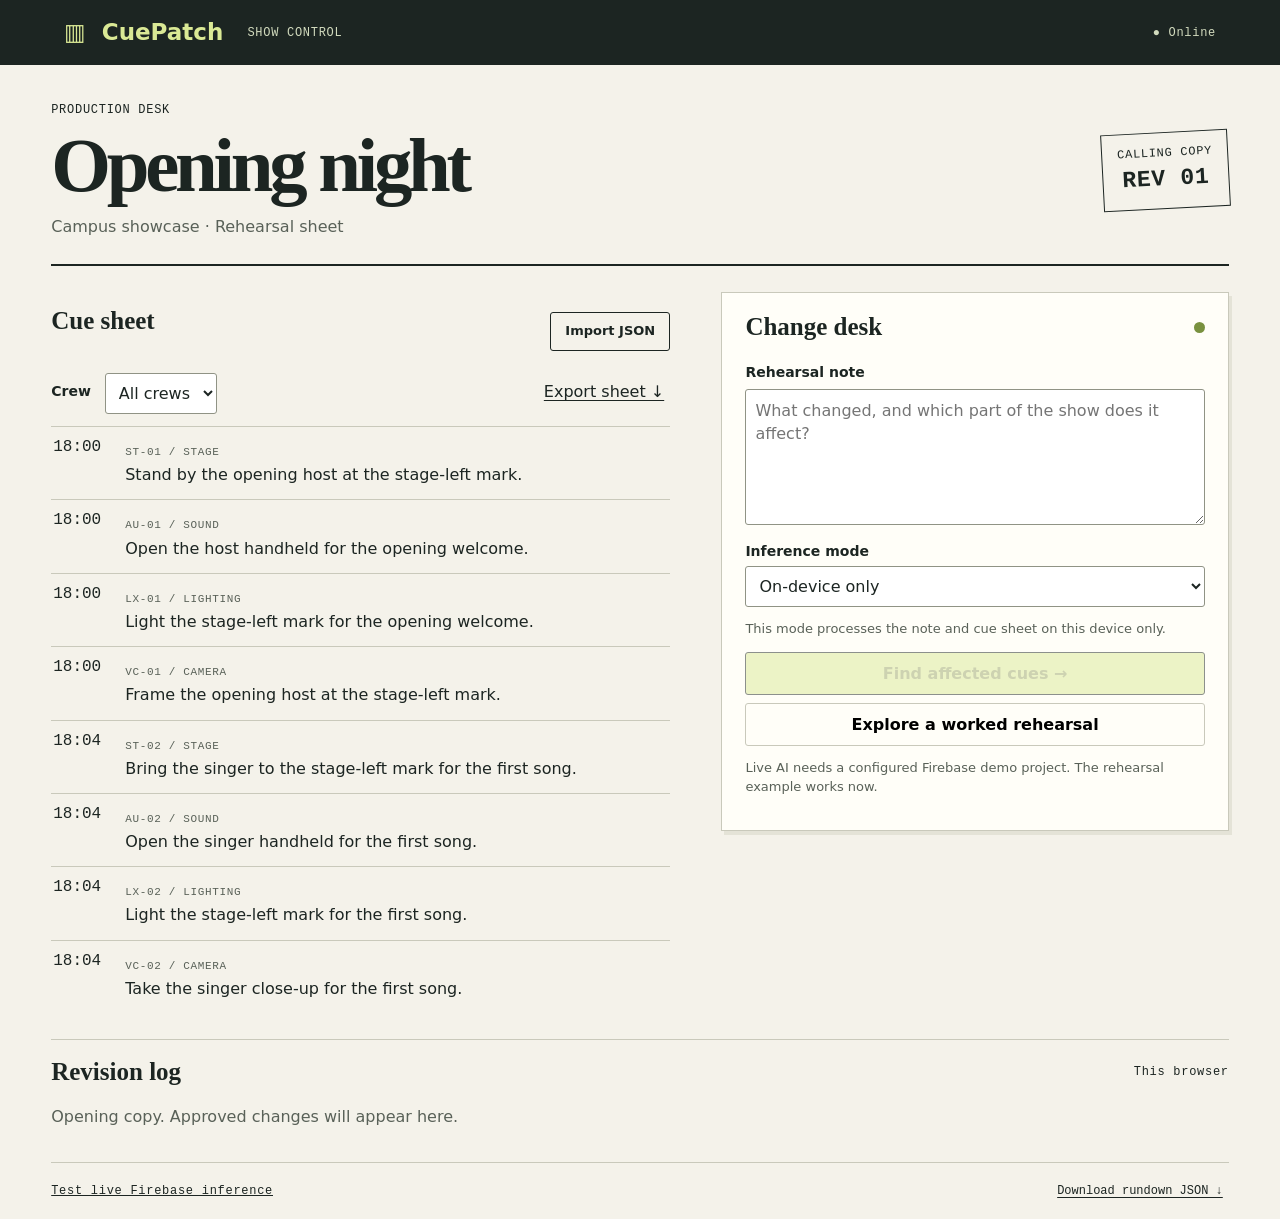
==== web/index.html @ 22584b98 "Build CuePatch live rehearsal revision desk" ====
<!DOCTYPE html><html lang="en"><head><meta charset="utf-8"><meta name="viewport" content="width=device-width,initial-scale=1"><meta name="theme-color" content="#1c2522"><title>CuePatch · Show desk</title><link rel="stylesheet" href="style.css"></head><body>
<header><a href="#" class="brand">▥ &nbsp;CuePatch</a><span>SHOW CONTROL</span><span id="network"></span></header>
<main>
<section class="mast"><div><div class="eyebrow">Production desk</div><h1 id="title">Opening night</h1><p id="sub">Campus showcase · Rehearsal sheet</p></div><div class="revision"><small>CALLING COPY</small><strong id="rev">REV 01</strong></div></section>
<div class="desk"><section class="sheet"><div class="bar"><h2>Cue sheet</h2><label class="import">Import JSON<input type="file" id="file" accept=".json,application/json"></label></div>
<div class="filters"><label for="crew">Crew</label><select id="crew"></select><button id="export" class="link">Export sheet ↓</button></div><div id="rundown"></div></section>
<section class="change"><div class="bar"><h2>Change desk</h2><span class="lamp" aria-hidden="true"></span></div>
<label for="note">Rehearsal note</label><textarea id="note" maxlength="1500" rows="5" placeholder="What changed, and which part of the show does it affect?"></textarea>
<label for="mode">Inference mode</label><select id="mode"><option value="private">On-device only</option><option value="hybrid">On-device with cloud fallback</option></select>
<p id="privacy"></p><button id="analyse" class="primary">Find affected cues →</button>
<button id="example" class="example">Explore a worked rehearsal</button>
<p id="status" role="status" aria-live="polite"></p><div id="review"></div></section></div>
<section class="history"><div class="bar"><h2>Revision log</h2><span id="session">This browser</span></div><div id="log"></div></section>
<footer><a href="checks.html">Test live Firebase inference</a><button id="download" class="link">Download rundown JSON ↓</button></footer></main>
<script src="config.js"></script><script src="core.js"></script><script src="ai.js"></script><script src="app.js"></script></body></html>
---- web/style.css ----
:root{color-scheme:light;--ink:#1c2522;--paper:#f4f2ea;--line:#c9c9bb;--acid:#dae995;--muted:#596158}*{box-sizing:border-box}body{margin:0;color:var(--ink);background:var(--paper);font:16px/1.45 "DM Sans",system-ui,sans-serif}header{background:var(--ink);color:white;padding:16px max(5vw,20px);display:flex;align-items:center;gap:24px}header span,.eyebrow,.revision,small,.cue-meta,#session,.tag,footer{font:12px/1.5 "IBM Plex Mono",ui-monospace,monospace;letter-spacing:.06em}header span{color:#d1dabd}#network{margin-left:auto}.brand{font-weight:800;color:var(--acid);font-size:23px;text-decoration:none}main{width:min(1280px,92%);margin:auto}.mast,.bar,.filters,footer{display:flex;align-items:center;justify-content:space-between;gap:14px}.mast{padding:36px 0 26px;border-bottom:2px solid var(--ink)}h1{font:600 clamp(42px,6vw,82px)/1.05 Georgia,serif;letter-spacing:-.055em;margin:7px 0}h2{font:600 25px/1.15 Georgia,serif;margin:0}.mast p{margin:8px 0 0;color:var(--muted)}.eyebrow{text-transform:uppercase}.revision{border:1px solid var(--ink);padding:11px 15px;text-align:center;transform:rotate(-3deg)}.revision strong{display:block;font-size:23px}.desk{display:grid;grid-template-columns:1.22fr 1fr;gap:clamp(16px,4vw,54px);padding:26px 0}.bar{margin-bottom:18px}.change{padding:20px 23px;background:#fffef8;border:1px solid var(--line);align-self:start;box-shadow:3px 4px 0 #e4e3d7}.lamp{border-radius:50%;width:11px;height:11px;background:#79913f}.cue{display:grid;grid-template-columns:64px 1fr;gap:8px;border-top:1px solid var(--line);padding:11px 2px}.cue.changed{border-left:3px solid #798f34;padding-left:8px}.cue time{font:16px ui-monospace,monospace}.cue p{margin:2px 0}.cue-meta{font-size:11px;color:var(--muted);text-transform:uppercase}.filters{justify-content:flex-start;margin:0 0 12px}.filters select{width:auto}.filters .link{margin-left:auto}label{font-size:14px;font-weight:650}input,textarea,select,button{font:inherit}textarea,select{display:block;width:100%;background:white;color:var(--ink);border:1px solid #909385;border-radius:3px;padding:9px}textarea{resize:vertical;margin:6px 0 14px}select{margin-top:4px}button,.import{cursor:pointer}button:focus-visible,.import:focus-within,select:focus-visible,textarea:focus-visible{outline:3px solid #4e6fba;outline-offset:2px}button:disabled{opacity:.5;cursor:wait}.primary,.example,.import{padding:9px 14px;border:1px solid var(--ink);border-radius:3px;font-weight:650}.primary{background:var(--acid);width:100%}.example{width:100%;margin-top:8px;background:transparent;border-color:var(--line)}.import{position:relative;font-size:13px}.import input{opacity:0;position:absolute;inset:0;width:100%;cursor:pointer}.link{border:0;background:none;text-decoration:underline;text-underline-offset:3px;color:var(--ink)}#privacy,#status,.hint{font-size:13px;color:var(--muted)}.patch{display:block;border-top:1px solid var(--line);margin:12px 0;padding-top:10px}.patch del,.patch ins,.patch q{display:block;margin:4px 0;font-weight:400}.patch del{color:#83584a}.patch ins{color:#36582a;text-decoration:none}.patch q{font-size:12px;color:var(--muted)}.history,footer{border-top:1px solid var(--line);padding:18px 0}.logrow{padding:6px 0}.tag{background:var(--acid);padding:2px 6px}.history p{color:var(--muted)}@media(max-width:760px){.desk{grid-template-columns:1fr}.change{grid-row:1}.mast{padding:22px 0}header span:nth-child(2){display:none}.revision{padding:6px}.revision small{font-size:9px}.filters{flex-wrap:wrap}header{gap:8px}}
footer a{color:var(--ink)}.sheet h2+label{display:block;margin-top:20px}.change .logrow{border-top:1px solid var(--line)}.logrow h3{margin-bottom:2px}.logrow p{margin:5px 0}
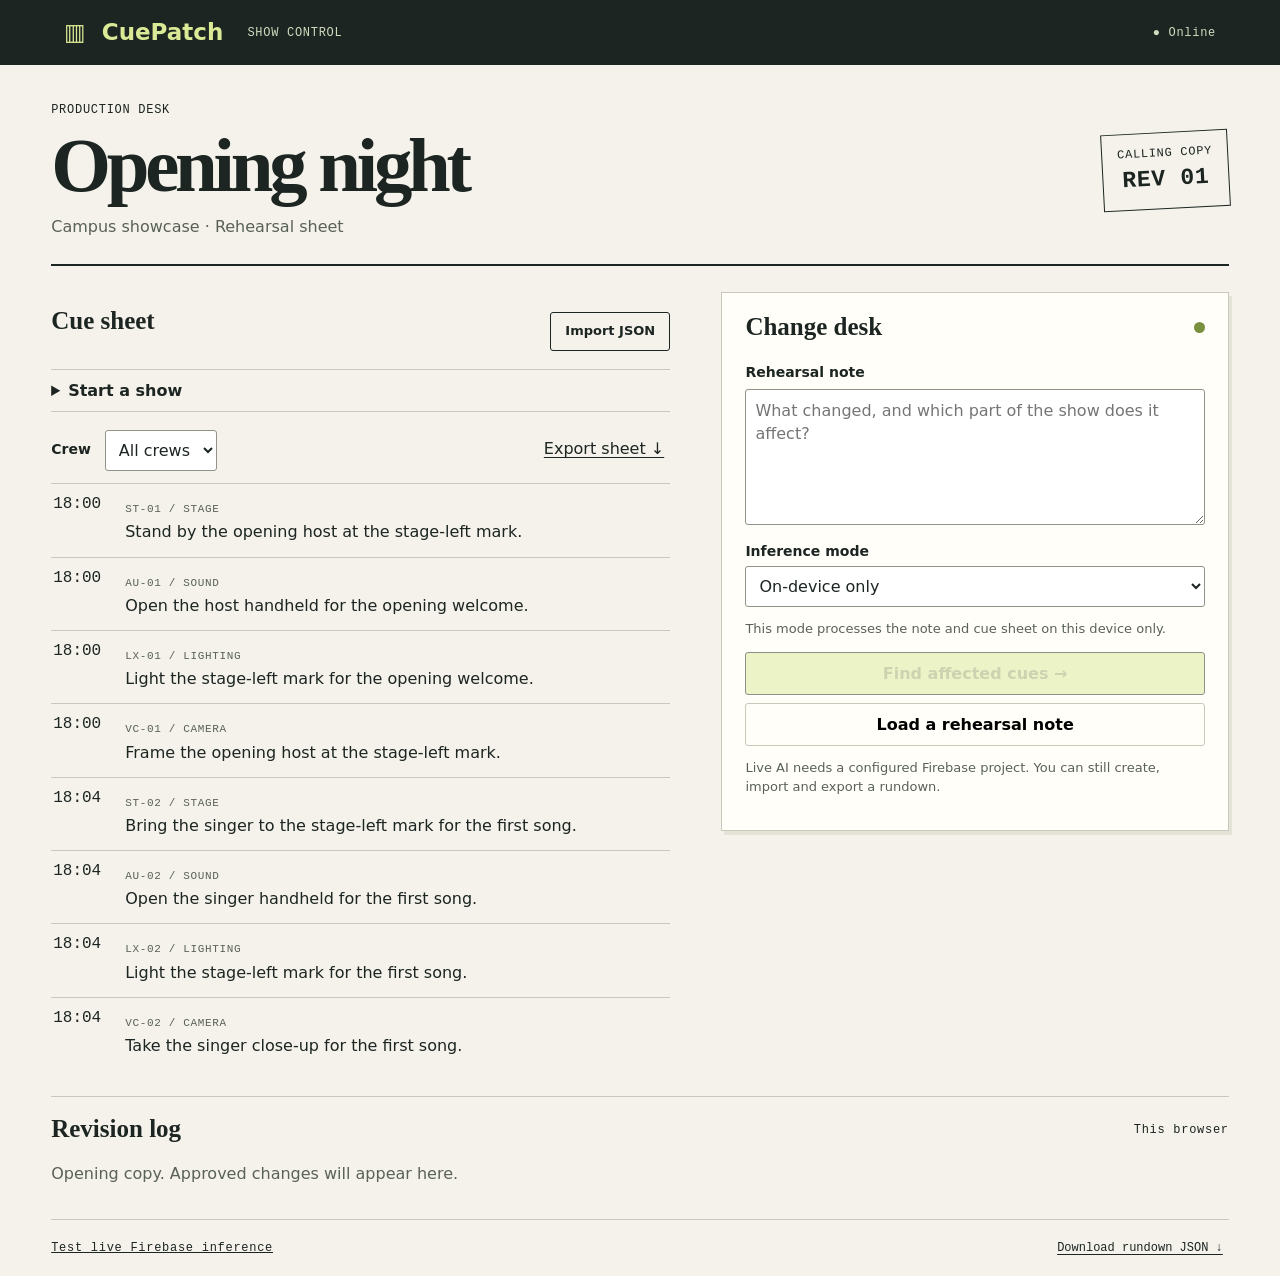
==== commit 374273e5: "Ship a live Firebase show desk with custom rundowns, review and crew copies" ====
--- a/web/index.html
+++ b/web/index.html
@@ -3,12 +3,17 @@
 <main>
 <section class="mast"><div><div class="eyebrow">Production desk</div><h1 id="title">Opening night</h1><p id="sub">Campus showcase · Rehearsal sheet</p></div><div class="revision"><small>CALLING COPY</small><strong id="rev">REV 01</strong></div></section>
 <div class="desk"><section class="sheet"><div class="bar"><h2>Cue sheet</h2><label class="import">Import JSON<input type="file" id="file" accept=".json,application/json"></label></div>
-<div class="filters"><label for="crew">Crew</label><select id="crew"></select><button id="export" class="link">Export sheet ↓</button></div><div id="rundown"></div></section>
+<details id="new-show"><summary>Start a show</summary><form id="show-form">
+<label for="show-name">Show name</label><input id="show-name" required maxlength="60" placeholder="e.g. Campus arts evening">
+<label for="show-cues">Cue list</label><p class="hint" id="format">Paste four columns from a spreadsheet or type one cue per line. Separate the ID, time, crew and instruction with tabs or vertical bars.</p>
+<textarea id="show-cues" required rows="4" aria-describedby="format" placeholder="CAM-1 | 18:00 | Camera | Frame the host at the lectern."></textarea>
+<button class="primary" id="create-show">Create rundown</button><p id="form-error" role="status"></p></form></details>
+<div class="filters"><label for="crew">Crew</label><select id="crew"></select><button id="export" class="link">Export sheet ↓</button></div><section id="calling-copy" hidden aria-label="Crew calling copy"><h3>Calling copy</h3><pre id="copy-text"></pre><button type="button" id="save-sheet" class="link">Download text file ↓</button><button type="button" id="close-copy" class="link">Close copy</button></section><div id="rundown"></div></section>
 <section class="change"><div class="bar"><h2>Change desk</h2><span class="lamp" aria-hidden="true"></span></div>
 <label for="note">Rehearsal note</label><textarea id="note" maxlength="1500" rows="5" placeholder="What changed, and which part of the show does it affect?"></textarea>
 <label for="mode">Inference mode</label><select id="mode"><option value="private">On-device only</option><option value="hybrid">On-device with cloud fallback</option></select>
 <p id="privacy"></p><button id="analyse" class="primary">Find affected cues →</button>
-<button id="example" class="example">Explore a worked rehearsal</button>
+<button id="example" class="example">Load a rehearsal note</button>
 <p id="status" role="status" aria-live="polite"></p><div id="review"></div></section></div>
 <section class="history"><div class="bar"><h2>Revision log</h2><span id="session">This browser</span></div><div id="log"></div></section>
 <footer><a href="checks.html">Test live Firebase inference</a><button id="download" class="link">Download rundown JSON ↓</button></footer></main>
--- a/web/style.css
+++ b/web/style.css
@@ -1,2 +1,4 @@
 :root{color-scheme:light;--ink:#1c2522;--paper:#f4f2ea;--line:#c9c9bb;--acid:#dae995;--muted:#596158}*{box-sizing:border-box}body{margin:0;color:var(--ink);background:var(--paper);font:16px/1.45 "DM Sans",system-ui,sans-serif}header{background:var(--ink);color:white;padding:16px max(5vw,20px);display:flex;align-items:center;gap:24px}header span,.eyebrow,.revision,small,.cue-meta,#session,.tag,footer{font:12px/1.5 "IBM Plex Mono",ui-monospace,monospace;letter-spacing:.06em}header span{color:#d1dabd}#network{margin-left:auto}.brand{font-weight:800;color:var(--acid);font-size:23px;text-decoration:none}main{width:min(1280px,92%);margin:auto}.mast,.bar,.filters,footer{display:flex;align-items:center;justify-content:space-between;gap:14px}.mast{padding:36px 0 26px;border-bottom:2px solid var(--ink)}h1{font:600 clamp(42px,6vw,82px)/1.05 Georgia,serif;letter-spacing:-.055em;margin:7px 0}h2{font:600 25px/1.15 Georgia,serif;margin:0}.mast p{margin:8px 0 0;color:var(--muted)}.eyebrow{text-transform:uppercase}.revision{border:1px solid var(--ink);padding:11px 15px;text-align:center;transform:rotate(-3deg)}.revision strong{display:block;font-size:23px}.desk{display:grid;grid-template-columns:1.22fr 1fr;gap:clamp(16px,4vw,54px);padding:26px 0}.bar{margin-bottom:18px}.change{padding:20px 23px;background:#fffef8;border:1px solid var(--line);align-self:start;box-shadow:3px 4px 0 #e4e3d7}.lamp{border-radius:50%;width:11px;height:11px;background:#79913f}.cue{display:grid;grid-template-columns:64px 1fr;gap:8px;border-top:1px solid var(--line);padding:11px 2px}.cue.changed{border-left:3px solid #798f34;padding-left:8px}.cue time{font:16px ui-monospace,monospace}.cue p{margin:2px 0}.cue-meta{font-size:11px;color:var(--muted);text-transform:uppercase}.filters{justify-content:flex-start;margin:0 0 12px}.filters select{width:auto}.filters .link{margin-left:auto}label{font-size:14px;font-weight:650}input,textarea,select,button{font:inherit}textarea,select{display:block;width:100%;background:white;color:var(--ink);border:1px solid #909385;border-radius:3px;padding:9px}textarea{resize:vertical;margin:6px 0 14px}select{margin-top:4px}button,.import{cursor:pointer}button:focus-visible,.import:focus-within,select:focus-visible,textarea:focus-visible{outline:3px solid #4e6fba;outline-offset:2px}button:disabled{opacity:.5;cursor:wait}.primary,.example,.import{padding:9px 14px;border:1px solid var(--ink);border-radius:3px;font-weight:650}.primary{background:var(--acid);width:100%}.example{width:100%;margin-top:8px;background:transparent;border-color:var(--line)}.import{position:relative;font-size:13px}.import input{opacity:0;position:absolute;inset:0;width:100%;cursor:pointer}.link{border:0;background:none;text-decoration:underline;text-underline-offset:3px;color:var(--ink)}#privacy,#status,.hint{font-size:13px;color:var(--muted)}.patch{display:block;border-top:1px solid var(--line);margin:12px 0;padding-top:10px}.patch del,.patch ins,.patch q{display:block;margin:4px 0;font-weight:400}.patch del{color:#83584a}.patch ins{color:#36582a;text-decoration:none}.patch q{font-size:12px;color:var(--muted)}.history,footer{border-top:1px solid var(--line);padding:18px 0}.logrow{padding:6px 0}.tag{background:var(--acid);padding:2px 6px}.history p{color:var(--muted)}@media(max-width:760px){.desk{grid-template-columns:1fr}.change{grid-row:1}.mast{padding:22px 0}header span:nth-child(2){display:none}.revision{padding:6px}.revision small{font-size:9px}.filters{flex-wrap:wrap}header{gap:8px}}
 footer a{color:var(--ink)}.sheet h2+label{display:block;margin-top:20px}.change .logrow{border-top:1px solid var(--line)}.logrow h3{margin-bottom:2px}.logrow p{margin:5px 0}
+
+#new-show{border-block:1px solid var(--line);padding:9px 0;margin-bottom:14px}summary{cursor:pointer;font-weight:650}#show-form{padding:12px 0 0}#show-name{display:block;width:100%;margin:4px 0 12px;padding:8px;border:1px solid #909385;border-radius:3px}#form-error{color:#89352c}.hint{margin:4px 0}#calling-copy{border:1px solid var(--line);background:#fffef8;padding:12px;margin-bottom:12px}#calling-copy h3{margin:0}#copy-text{white-space:pre-wrap;overflow-wrap:anywhere;font:14px/1.5 ui-monospace,monospace}#new-show summary:focus-visible{outline:3px solid #4e6fba}
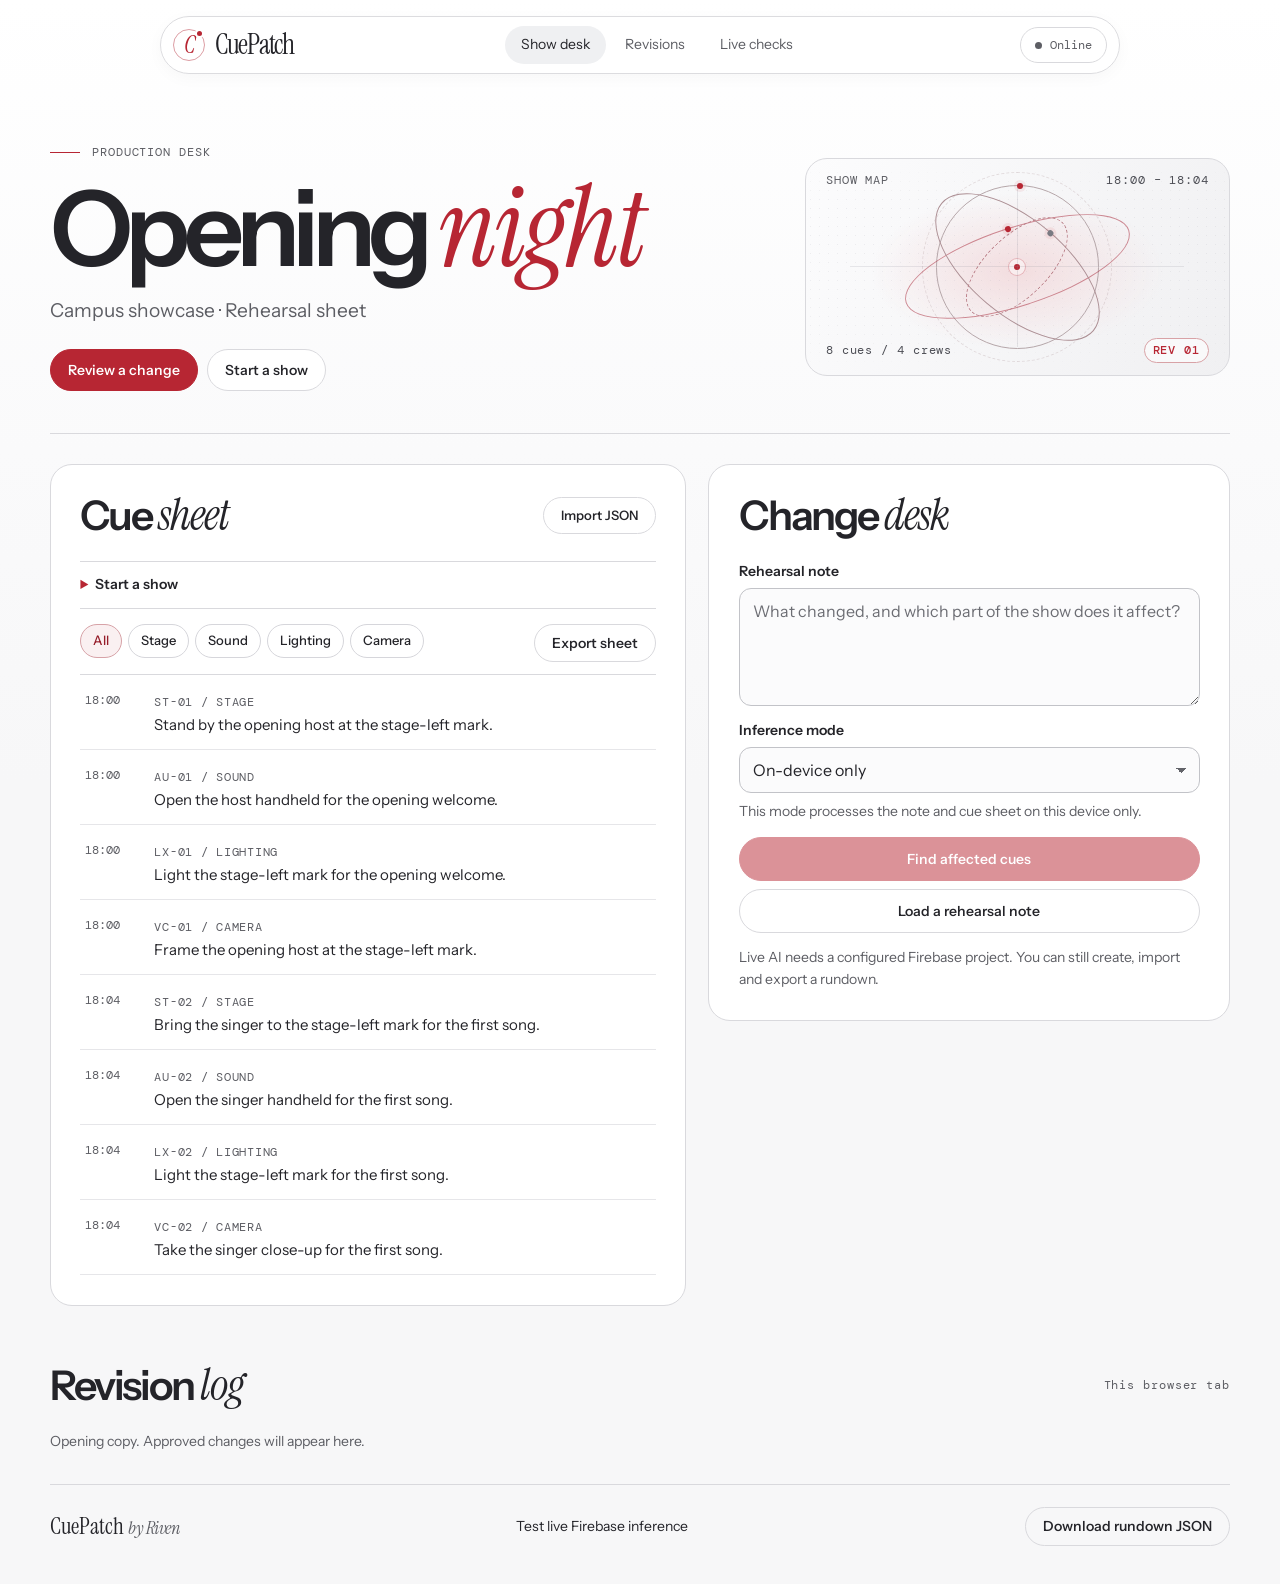
==== commit 36546185: "Adapt the Riven design system to a light red-accented show desk" ====
--- a/web/index.html
+++ b/web/index.html
@@ -1,20 +1,61 @@
-<!DOCTYPE html><html lang="en"><head><meta charset="utf-8"><meta name="viewport" content="width=device-width,initial-scale=1"><meta name="theme-color" content="#1c2522"><title>CuePatch · Show desk</title><link rel="stylesheet" href="style.css"></head><body>
-<header><a href="#" class="brand">▥ &nbsp;CuePatch</a><span>SHOW CONTROL</span><span id="network"></span></header>
+<!doctype html>
+<html lang="en">
+<head>
+  <meta charset="utf-8"><meta name="viewport" content="width=device-width,initial-scale=1">
+  <meta name="theme-color" content="#f7f7f8"><title>CuePatch · Show desk</title>
+  <link rel="stylesheet" href="style.css">
+</head>
+<body id="top">
+<a class="skip" href="#desk">Skip to show desk</a>
+<header class="capsule">
+  <a href="#top" class="brand" aria-label="CuePatch home"><span class="seal" aria-hidden="true">C</span>CuePatch</a>
+  <nav id="navigation" aria-label="Primary"><a href="#desk" aria-current="location">Show desk</a><a href="#history">Revisions</a><a href="checks.html">Live checks</a></nav><button class="menu-toggle" type="button" aria-expanded="false" aria-controls="navigation" aria-label="Open navigation"><span></span><span></span></button>
+  <span class="network" id="network"></span>
+</header>
 <main>
-<section class="mast"><div><div class="eyebrow">Production desk</div><h1 id="title">Opening night</h1><p id="sub">Campus showcase · Rehearsal sheet</p></div><div class="revision"><small>CALLING COPY</small><strong id="rev">REV 01</strong></div></section>
-<div class="desk"><section class="sheet"><div class="bar"><h2>Cue sheet</h2><label class="import">Import JSON<input type="file" id="file" accept=".json,application/json"></label></div>
-<details id="new-show"><summary>Start a show</summary><form id="show-form">
-<label for="show-name">Show name</label><input id="show-name" required maxlength="60" placeholder="e.g. Campus arts evening">
-<label for="show-cues">Cue list</label><p class="hint" id="format">Paste four columns from a spreadsheet or type one cue per line. Separate the ID, time, crew and instruction with tabs or vertical bars.</p>
-<textarea id="show-cues" required rows="4" aria-describedby="format" placeholder="CAM-1 | 18:00 | Camera | Frame the host at the lectern."></textarea>
-<button class="primary" id="create-show">Create rundown</button><p id="form-error" role="status"></p></form></details>
-<div class="filters"><label for="crew">Crew</label><select id="crew"></select><button id="export" class="link">Export sheet ↓</button></div><section id="calling-copy" hidden aria-label="Crew calling copy"><h3>Calling copy</h3><pre id="copy-text"></pre><button type="button" id="save-sheet" class="link">Download text file ↓</button><button type="button" id="close-copy" class="link">Close copy</button></section><div id="rundown"></div></section>
-<section class="change"><div class="bar"><h2>Change desk</h2><span class="lamp" aria-hidden="true"></span></div>
-<label for="note">Rehearsal note</label><textarea id="note" maxlength="1500" rows="5" placeholder="What changed, and which part of the show does it affect?"></textarea>
-<label for="mode">Inference mode</label><select id="mode"><option value="private">On-device only</option><option value="hybrid">On-device with cloud fallback</option></select>
-<p id="privacy"></p><button id="analyse" class="primary">Find affected cues →</button>
-<button id="example" class="example">Load a rehearsal note</button>
-<p id="status" role="status" aria-live="polite"></p><div id="review"></div></section></div>
-<section class="history"><div class="bar"><h2>Revision log</h2><span id="session">This browser</span></div><div id="log"></div></section>
-<footer><a href="checks.html">Test live Firebase inference</a><button id="download" class="link">Download rundown JSON ↓</button></footer></main>
-<script src="config.js"></script><script src="core.js"></script><script src="ai.js"></script><script src="app.js"></script></body></html>
+  <section class="hero" aria-labelledby="title">
+    <div class="hero-copy">
+      <p class="eyebrow"><span></span> Production desk</p>
+      <h1 id="title">Opening <em>night</em></h1>
+      <p class="sub" id="sub">Campus showcase · Rehearsal sheet</p>
+      <div class="hero-actions"><a class="action solid" href="#change">Review a change</a><a id="start-link" class="action quiet" href="#new-show">Start a show</a></div>
+    </div>
+    <figure class="show-map" aria-label="Production overview">
+      <figcaption><span class="eyebrow">Show map</span><span id="map-time"></span></figcaption>
+      <div class="orbit-plane" aria-hidden="true">
+        <div class="orbit-grid"></div>
+        <div class="ring round"><i></i></div><div class="ring sweep"><i></i></div>
+        <div class="ring cross"><i></i></div><div class="ring radial"></div>
+        <div class="axis horizontal"></div><div class="axis vertical"></div>
+        <div class="orbit-core"><span></span></div>
+      </div>
+      <div class="map-footer"><span id="counts"></span><strong id="rev">REV 01</strong></div>
+    </figure>
+  </section>
+  <div class="desk" id="desk">
+    <section class="panel sheet" aria-labelledby="sheet-title">
+      <div class="bar"><h2 id="sheet-title">Cue <em>sheet</em></h2><label class="import">Import JSON<input type="file" id="file" accept=".json,application/json"></label></div>
+      <details id="new-show"><summary>Start a show</summary><form id="show-form">
+        <label for="show-name">Show name</label><input id="show-name" required maxlength="60" placeholder="Campus arts evening">
+        <label for="show-cues">Cue list</label><p class="hint" id="format">Paste four spreadsheet columns, or separate the ID, time, crew and instruction with vertical bars. Enter one cue per line.</p>
+        <textarea id="show-cues" required rows="4" aria-describedby="format" placeholder="CAM-1 | 18:00 | Camera | Frame the host at the lectern."></textarea>
+        <button class="primary" id="create-show">Create rundown</button><p id="form-error" role="status"></p>
+      </form></details>
+      <div class="filters"><label for="crew">Crew</label><select id="crew"></select><button id="export" class="link">Export sheet</button></div>
+      <section id="calling-copy" hidden aria-label="Crew calling copy"><h3>Calling copy</h3><pre id="copy-text"></pre><button type="button" id="save-sheet" class="link">Download text file</button><button type="button" id="close-copy" class="link">Close copy</button></section>
+      <div class="crew-rail" id="crew-rail" aria-label="Filter cue sheet by crew" role="group"></div><div id="rundown"></div>
+    </section>
+    <section class="panel change" id="change" aria-labelledby="change-title">
+      <div class="bar"><h2 id="change-title">Change <em>desk</em></h2></div>
+      <label for="note">Rehearsal note</label><textarea id="note" maxlength="1500" rows="4" placeholder="What changed, and which part of the show does it affect?"></textarea>
+      <label for="mode">Inference mode</label><select id="mode"><option value="private">On-device only</option><option value="hybrid">On-device with cloud fallback</option></select>
+      <p id="privacy" class="hint"></p><button id="analyse" class="primary">Find affected cues</button>
+      <button id="example" class="example">Load a rehearsal note</button>
+      <p id="status" class="receipt" role="status" aria-live="polite"></p><div id="review"></div>
+    </section>
+  </div>
+  <section class="history" id="history"><div class="bar"><h2>Revision <em>log</em></h2><span id="session">This browser tab</span></div><div id="log"></div></section>
+  <footer><span class="brand-sign">CuePatch <em>by Riven</em></span><a href="checks.html">Test live Firebase inference</a><button id="download" class="link">Download rundown JSON</button></footer>
+</main>
+<script src="config.js"></script><script src="core.js"></script><script src="ai.js"></script><script src="app.js"></script><script src="navigation.js"></script>
+</body></html>
--- a/web/style.css
+++ b/web/style.css
@@ -1,4 +1,194 @@
-:root{color-scheme:light;--ink:#1c2522;--paper:#f4f2ea;--line:#c9c9bb;--acid:#dae995;--muted:#596158}*{box-sizing:border-box}body{margin:0;color:var(--ink);background:var(--paper);font:16px/1.45 "DM Sans",system-ui,sans-serif}header{background:var(--ink);color:white;padding:16px max(5vw,20px);display:flex;align-items:center;gap:24px}header span,.eyebrow,.revision,small,.cue-meta,#session,.tag,footer{font:12px/1.5 "IBM Plex Mono",ui-monospace,monospace;letter-spacing:.06em}header span{color:#d1dabd}#network{margin-left:auto}.brand{font-weight:800;color:var(--acid);font-size:23px;text-decoration:none}main{width:min(1280px,92%);margin:auto}.mast,.bar,.filters,footer{display:flex;align-items:center;justify-content:space-between;gap:14px}.mast{padding:36px 0 26px;border-bottom:2px solid var(--ink)}h1{font:600 clamp(42px,6vw,82px)/1.05 Georgia,serif;letter-spacing:-.055em;margin:7px 0}h2{font:600 25px/1.15 Georgia,serif;margin:0}.mast p{margin:8px 0 0;color:var(--muted)}.eyebrow{text-transform:uppercase}.revision{border:1px solid var(--ink);padding:11px 15px;text-align:center;transform:rotate(-3deg)}.revision strong{display:block;font-size:23px}.desk{display:grid;grid-template-columns:1.22fr 1fr;gap:clamp(16px,4vw,54px);padding:26px 0}.bar{margin-bottom:18px}.change{padding:20px 23px;background:#fffef8;border:1px solid var(--line);align-self:start;box-shadow:3px 4px 0 #e4e3d7}.lamp{border-radius:50%;width:11px;height:11px;background:#79913f}.cue{display:grid;grid-template-columns:64px 1fr;gap:8px;border-top:1px solid var(--line);padding:11px 2px}.cue.changed{border-left:3px solid #798f34;padding-left:8px}.cue time{font:16px ui-monospace,monospace}.cue p{margin:2px 0}.cue-meta{font-size:11px;color:var(--muted);text-transform:uppercase}.filters{justify-content:flex-start;margin:0 0 12px}.filters select{width:auto}.filters .link{margin-left:auto}label{font-size:14px;font-weight:650}input,textarea,select,button{font:inherit}textarea,select{display:block;width:100%;background:white;color:var(--ink);border:1px solid #909385;border-radius:3px;padding:9px}textarea{resize:vertical;margin:6px 0 14px}select{margin-top:4px}button,.import{cursor:pointer}button:focus-visible,.import:focus-within,select:focus-visible,textarea:focus-visible{outline:3px solid #4e6fba;outline-offset:2px}button:disabled{opacity:.5;cursor:wait}.primary,.example,.import{padding:9px 14px;border:1px solid var(--ink);border-radius:3px;font-weight:650}.primary{background:var(--acid);width:100%}.example{width:100%;margin-top:8px;background:transparent;border-color:var(--line)}.import{position:relative;font-size:13px}.import input{opacity:0;position:absolute;inset:0;width:100%;cursor:pointer}.link{border:0;background:none;text-decoration:underline;text-underline-offset:3px;color:var(--ink)}#privacy,#status,.hint{font-size:13px;color:var(--muted)}.patch{display:block;border-top:1px solid var(--line);margin:12px 0;padding-top:10px}.patch del,.patch ins,.patch q{display:block;margin:4px 0;font-weight:400}.patch del{color:#83584a}.patch ins{color:#36582a;text-decoration:none}.patch q{font-size:12px;color:var(--muted)}.history,footer{border-top:1px solid var(--line);padding:18px 0}.logrow{padding:6px 0}.tag{background:var(--acid);padding:2px 6px}.history p{color:var(--muted)}@media(max-width:760px){.desk{grid-template-columns:1fr}.change{grid-row:1}.mast{padding:22px 0}header span:nth-child(2){display:none}.revision{padding:6px}.revision small{font-size:9px}.filters{flex-wrap:wrap}header{gap:8px}}
-footer a{color:var(--ink)}.sheet h2+label{display:block;margin-top:20px}.change .logrow{border-top:1px solid var(--line)}.logrow h3{margin-bottom:2px}.logrow p{margin:5px 0}
+@import url('https://fonts.googleapis.com/css2?family=DM+Mono:wght@400;500&family=Instrument+Sans:wght@400;500;600;700&family=Instrument+Serif:ital@0;1&display=swap');
 
-#new-show{border-block:1px solid var(--line);padding:9px 0;margin-bottom:14px}summary{cursor:pointer;font-weight:650}#show-form{padding:12px 0 0}#show-name{display:block;width:100%;margin:4px 0 12px;padding:8px;border:1px solid #909385;border-radius:3px}#form-error{color:#89352c}.hint{margin:4px 0}#calling-copy{border:1px solid var(--line);background:#fffef8;padding:12px;margin-bottom:12px}#calling-copy h3{margin:0}#copy-text{white-space:pre-wrap;overflow-wrap:anywhere;font:14px/1.5 ui-monospace,monospace}#new-show summary:focus-visible{outline:3px solid #4e6fba}
+:root {
+  color-scheme:light; --paper:#f7f7f8; --surface:#fff; --ink:#242429; --muted:#5d5e64;
+  --line:#d9d9dd; --red:#b72633; --deep:#961d2a; --wash:#faf0f1;
+  --sans:"Instrument Sans",Arial,sans-serif; --serif:"Instrument Serif",Georgia,serif;
+  --mono:"DM Mono",ui-monospace,monospace; --ease:cubic-bezier(.16,1,.3,1);
+}
+*,*::before,*::after {box-sizing:border-box}
+html {scroll-padding-top:100px;scroll-behavior:smooth}
+body {margin:0;min-width:280px;color:var(--ink);background:linear-gradient(#fff 0,#fafafb 450px,var(--paper) 780px);font:400 16px/1.55 var(--sans);-webkit-font-smoothing:antialiased}
+[hidden] {display:none!important}
+::selection {background:#f6c6cb;color:#37181a}
+:focus-visible {outline:2px solid var(--red);outline-offset:4px}
+a,button,summary,label.import,select {touch-action:manipulation}
+a {color:inherit;text-decoration:none}
+button,input,select,textarea {font:inherit;color:inherit}
+button,summary,select,.import {cursor:pointer}
+button:disabled {cursor:default;opacity:.5}
+.skip {position:fixed;left:12px;top:12px;z-index:30;transform:translateY(-180%);background:#fff;padding:10px 20px;border-radius:999px}
+.skip:focus {transform:none}
+.capsule {
+  position:sticky;top:16px;z-index:10;max-width:960px;width:calc(100% - 40px);min-height:58px;
+  margin:16px auto 0;padding:6px 12px;display:flex;align-items:center;justify-content:space-between;gap:12px;
+  border:1px solid #dcdcdf;border-radius:999px;background:rgb(255 255 255 / .85);
+  backdrop-filter:blur(18px) saturate(1.4);box-shadow:inset 0 1px 0 #fff,0 4px 16px #20202b08;
+}
+.capsule::after {content:"";position:absolute;bottom:0;left:4%;width:92%;height:1px;pointer-events:none;background:linear-gradient(90deg,transparent,var(--red),transparent);transform:scaleX(0);transform-origin:left}
+@supports (animation-timeline:scroll()) {
+  .capsule::after {animation:progress linear both;animation-timeline:scroll(root)}
+  @keyframes progress {to{transform:scaleX(1)}}
+}
+.brand {display:inline-flex;align-items:center;gap:10px;font:400 28px/1 var(--serif);letter-spacing:-.045em;white-space:nowrap}
+.seal {width:32px;height:32px;display:grid;place-items:center;color:var(--red);border:1px solid #dc9da3;border-radius:50%;font:italic 24px/.8 var(--serif);position:relative}
+.seal::after {content:"";position:absolute;width:5px;height:5px;border-radius:50%;background:var(--red);top:1px;right:2px;box-shadow:0 0 0 2px #fff}
+.capsule nav {display:flex;gap:3px}
+.capsule nav a,.network {border-radius:999px;padding:8px 16px;font-size:14px;color:var(--muted);white-space:nowrap}
+.capsule nav a[aria-current] {color:var(--ink);background:#eff0f2}
+.capsule nav a:hover {color:var(--red);background:var(--wash)}
+.network {font:12px var(--mono);border:1px solid var(--line);padding:9px 14px;display:flex;align-items:center;gap:8px}
+.network::before {content:"";width:7px;height:7px;background:currentColor;border-radius:50%}
+main {width:min(1180px,calc(100% - 64px));margin:auto}
+.hero {position:relative;display:grid;grid-template-columns:minmax(0,1.3fr) minmax(290px,.8fr);min-height:330px;align-items:center;gap:clamp(24px,5vw,96px);padding:clamp(34px,5.4vw,78px) 0 42px}
+.eyebrow,#map-time,#counts,#rev,.cue-meta,#session,.network,.cue time {font-family:var(--mono);font-variant-numeric:tabular-nums}
+.eyebrow,#map-time,#counts,#rev,#session {font-size:12px;letter-spacing:.075em}
+.eyebrow {display:flex;align-items:center;gap:12px;margin:0 0 14px;text-transform:uppercase;color:var(--muted)}
+.eyebrow>span {width:30px;height:1px;background:var(--red)}
+h1,h2,h3,p,figure {margin:0}
+h1,h2,h3 {font-weight:600;text-wrap:balance}
+h1 {font-size:clamp(58px,8.2vw,118px);letter-spacing:-.073em;line-height:.96;overflow-wrap:anywhere}
+h1 em,h2 em,.brand-sign em {font:italic 400 1.08em/.92 var(--serif);letter-spacing:-.024em}
+h1 em {color:var(--red)}
+h2 {font-size:clamp(29px,3.2vw,46px);line-height:1.05;letter-spacing:-.052em}
+h3 {font-size:21px;letter-spacing:-.025em}
+.sub,.hint,.receipt,#empty,.history p,.case-note {color:var(--muted)}
+.sub {margin-top:16px;font-size:clamp(16px,1.5vw,20px);max-width:620px}
+.hero-actions {display:flex;flex-wrap:wrap;gap:9px;margin-top:23px}
+.action,.primary,.example,.import,.link {display:inline-flex;align-items:center;justify-content:center;min-height:42px;padding:9px 17px;border:1px solid var(--line);border-radius:999px;background:var(--surface);font:550 14px/1.3 var(--sans);transition:transform .15s var(--ease),background .15s,border-color .15s}
+.solid,.primary {background:var(--red);color:white;border-color:var(--red)}
+.solid:hover,.primary:enabled:hover {background:var(--deep);border-color:var(--deep)}
+.action:hover,.link:hover,.example:hover,.import:hover {border-color:#c77b82}
+.action:active,button:enabled:active {transform:translateY(1px)}
+.show-map {isolation:isolate;position:relative;overflow:hidden;aspect-ratio:1.95;border-radius:22px;border:1px solid var(--line);background:radial-gradient(ellipse at 50% 52%,#f3dddf 0,transparent 49%),linear-gradient(120deg,#fcfcfd,#f0f0f2)}
+.show-map::before {content:"";position:absolute;inset:0;background-image:radial-gradient(#94949e55 .75px,transparent .8px);background-size:9px 9px;mask-image:linear-gradient(transparent,#0006 21%,#0005 78%,transparent)}
+.show-map figcaption,.map-footer {position:absolute;left:20px;right:20px;display:flex;align-items:center;justify-content:space-between;gap:6px;z-index:2}
+.show-map figcaption {top:12px}
+.show-map .eyebrow {margin:0}
+.map-footer {bottom:12px}
+#map-time,#counts {color:#4d4e55}
+#rev {color:var(--red);border:1px solid #d8a2a6;background:#fff9;border-radius:999px;padding:2px 8px;font-weight:500}
+.orbit-plane {position:absolute;inset:11% 8%;display:grid;place-items:center}
+.orbit-grid {position:absolute;width:min(55%,190px);aspect-ratio:1;border-radius:50%;border:1px dashed #b7a4a656}
+.ring {position:absolute;width:66%;height:47%;border-radius:50%;border:1px solid #a8a3a8}
+.ring.round {width:auto;height:97%;aspect-ratio:1;border-color:#b6a7aa}
+.ring.sweep {transform:rotate(-18deg);border-color:#a92d3e88}
+.ring.cross {width:56%;height:57%;transform:rotate(40deg);border-color:#ad9095}
+.ring.radial {width:36%;height:37%;transform:rotate(-44deg);border-style:dashed;border-color:#b97e87}
+.ring i {position:absolute;inset:0;border-radius:50%;animation:orbit 22s linear infinite}
+.ring i::before {content:"";display:block;width:6px;height:6px;background:var(--red);border-radius:50%;position:absolute;left:50%;top:-3px;box-shadow:0 0 0 3px #b7263313}
+.ring.sweep i,.ring.cross i {animation:none}
+.ring.cross i::before {background:#797a82}
+.axis {position:absolute;background:#8d8d942e}
+.horizontal {width:94%;height:1px}
+.vertical {height:95%;width:1px}
+.orbit-core {width:18px;height:18px;display:grid;place-items:center;border:1px solid #b7263349;border-radius:50%;background:#fff7}
+.orbit-core span {width:6px;height:6px;border-radius:50%;background:var(--red)}
+@keyframes orbit {to {transform:rotate(1turn)}}
+.desk {border-top:1px solid var(--line);padding:30px 0 40px;display:grid;align-items:start;grid-template-columns:minmax(0,1.22fr) minmax(0,1fr);gap:22px}
+.panel {min-width:0;border:1px solid var(--line);background:var(--surface);border-radius:22px;padding:clamp(18px,2.3vw,32px);box-shadow:inset 0 1px 0 #fff}
+.bar,.filters {display:flex;align-items:center;justify-content:space-between;gap:12px}
+.bar {margin-bottom:24px}
+.import {position:relative;overflow:hidden;min-height:36px;font-size:13px}
+.import:focus-within {outline:2px solid var(--red);outline-offset:3px}
+.import input {position:absolute;inset:0;opacity:0;width:100%;height:100%;cursor:pointer}
+#new-show {border-block:1px solid var(--line);padding:9px 0;margin-bottom:15px}
+summary,label {font-weight:600;font-size:14px}
+summary {padding:3px 0}
+summary::marker {color:var(--red)}
+#show-form {padding-top:12px}
+#show-form label,.change>label,.panel>label {display:block;margin:14px 0 5px}
+input:not([type=checkbox]):not([type=file]),select,textarea {min-width:0;width:100%;border:1px solid #c2c3c8;background:#fbfbfc;border-radius:12px;padding:10px 13px;font-size:16px}
+select {appearance:none;padding-right:34px;background-image:linear-gradient(45deg,transparent 50%,#626369 50%),linear-gradient(135deg,#626369 50%,transparent 50%);background-position:calc(100% - 18px) 52%,calc(100% - 13px) 52%;background-size:5px 5px;background-repeat:no-repeat}
+textarea {display:block;resize:vertical;line-height:1.5}
+textarea::placeholder,input::placeholder {color:#6c6d73}
+.filters {justify-content:start;margin-bottom:16px;flex-wrap:wrap}
+.filters select {width:auto;max-width:100%}
+.filters .link {margin-left:auto}
+.link {background:transparent;font-size:14px;min-height:36px}
+#rundown {border-top:1px solid var(--line)}
+.cue {position:relative;display:grid;grid-template-columns:59px 1fr;gap:10px;padding:13px 5px;border-bottom:1px solid #e6e6e9;transition:background .15s}
+.cue:hover {background:#f6f6f8}
+.cue time,.cue-meta {font-size:12px;color:var(--muted)}
+.cue time {padding-top:3px}
+.cue-meta {letter-spacing:.06em;text-transform:uppercase}
+.cue p {overflow-wrap:anywhere;font-size:15px}
+.cue.changed {background:var(--wash);border-left:2px solid var(--red);padding-left:9px}
+.hint,.receipt,.history p {font-size:14px}
+.hint {margin:8px 0 14px}
+.primary,.example {width:100%;min-height:44px}
+.example {margin-top:8px}
+.receipt {margin-top:14px}
+.patch {display:block;border-top:1px solid var(--line);margin:12px 0;padding:12px 0 0;font-size:14px;overflow-wrap:anywhere}
+.patch del,.patch ins,.patch q {display:block;margin:5px 0;font-weight:400}
+.patch del {color:#64656b}
+.patch ins {text-decoration:none;color:#202024;padding:6px 9px;background:var(--wash);border-left:2px solid var(--red)}
+.patch q {font-family:var(--serif);font-style:italic;font-size:19px;color:#5e4549}
+input[type=checkbox] {accent-color:var(--red);width:17px;height:17px;vertical-align:middle}
+#review:not(:empty) {margin-top:18px}
+#calling-copy,.case-note {background:#f5f5f6;padding:14px;border:1px solid var(--line);border-radius:13px;margin:12px 0}
+#copy-text {white-space:pre-wrap;overflow-wrap:anywhere;font:14px/1.5 var(--mono)}
+#calling-copy .link {margin:4px 5px 0 0}
+#form-error {color:var(--deep);font-size:14px}
+.history {padding:18px 0 32px}
+#session {color:var(--muted)}
+.logrow {border-left:2px solid #cb7b83;padding:7px 12px;margin:12px 0;overflow-wrap:anywhere}
+.logrow p {margin-top:5px}
+footer {display:flex;align-items:center;flex-wrap:wrap;gap:18px;justify-content:space-between;padding:22px 0 38px;border-top:1px solid var(--line);font-size:14px}
+footer a:hover {text-decoration:underline;text-underline-offset:3px}
+.brand-sign {font:400 23px var(--serif)}
+.brand-sign em {color:var(--muted);font-size:.8em}
+.checks-hero {padding:clamp(40px,6vw,82px) 0 30px}
+@media (max-width:760px) {
+  main {width:calc(100% - 32px)}
+  .capsule {width:calc(100% - 24px);top:8px;margin-top:8px;min-height:50px;gap:4px}
+  .brand {font-size:24px;gap:5px}.seal{width:26px;height:26px;font-size:21px}
+  .capsule nav {gap:0}.capsule nav a {font-size:13px;padding:7px 9px}
+  .network {display:none}
+  .hero {grid-template-columns:1fr;gap:20px;padding:32px 0 22px}
+  .show-map {aspect-ratio:auto;height:138px}
+  .orbit-plane {inset:2% 11%}.show-map figcaption,.map-footer {left:14px;right:14px}
+  .desk {grid-template-columns:1fr;padding:18px 0 32px;gap:16px}
+  .bar {margin-bottom:16px}
+}
+@media (max-width:370px) {
+  .capsule nav a {padding:6px;font-size:12px}
+  .brand {font-size:20px}.seal{display:none}
+  main {width:calc(100% - 24px)}
+  .panel {padding:14px}
+}
+@media (prefers-reduced-motion:no-preference) {
+  .hero-copy,.show-map {animation:arrive .65s var(--ease) both}
+  .show-map {animation-delay:70ms}
+  @keyframes arrive {from{opacity:.6;transform:translateY(12px)}to{opacity:1;transform:none}}
+}
+@media (prefers-reduced-motion:reduce) {
+  html {scroll-behavior:auto}
+  *,*::before,*::after {animation:none!important;transition:none!important}
+}
+.menu-toggle {display:none}
+.crew-rail {display:flex;gap:6px;flex-wrap:wrap;margin:0 0 16px}
+.crew-chip {border:1px solid #d6d6db;border-radius:999px;background:#fff;padding:6px 12px;min-height:34px;font:500 13px/1.3 var(--sans)}
+.crew-chip[aria-pressed=true] {color:var(--deep);background:var(--wash);border-color:#d7a2a7}
+.crew-chip:hover {border-color:#ba8990}
+@media(min-width:761px) {
+  .filters label,.filters #crew {position:absolute;width:1px;height:1px;padding:0;clip-path:inset(50%);overflow:hidden}
+  .filters #crew:focus-visible {position:relative;width:auto;height:auto;padding:8px 29px 8px 12px;clip-path:none}
+  .sheet .filters {float:right;margin:0 0 9px 8px}
+  #rundown,#calling-copy {clear:both}
+}
+@media (pointer:fine) and (prefers-reduced-motion:no-preference) {
+  .panel:hover {background-image:radial-gradient(260px circle at var(--mx,50%) var(--my,50%),#bc253307,transparent 85%);border-color:#c8c3c7}
+}
+@media(max-width:760px) {
+  .crew-rail {display:none}
+  .capsule {justify-content:flex-start}
+  .capsule nav {display:none}
+  .capsule nav.is-open {display:flex;flex-direction:column;position:absolute;left:0;right:0;top:calc(100% + 8px);background:#fff;border:1px solid var(--line);border-radius:20px;padding:8px;box-shadow:0 12px 30px #20202b15}
+  .capsule nav a {padding:12px 16px;font-size:16px}
+  .menu-toggle {display:grid;place-content:center;gap:5px;border:1px solid var(--line);border-radius:50%;height:40px;width:40px;background:#fff;order:3;margin-left:auto}
+  .menu-toggle span {display:block;width:16px;height:1px;background:var(--ink)}
+  .menu-toggle[aria-expanded=true] span:first-child {transform:translateY(3px) rotate(45deg)}
+  .menu-toggle[aria-expanded=true] span:last-child {transform:translateY(-3px) rotate(-45deg)}
+  .network {display:inline-flex;margin-left:auto}.network+.menu-toggle{margin-left:0}
+}
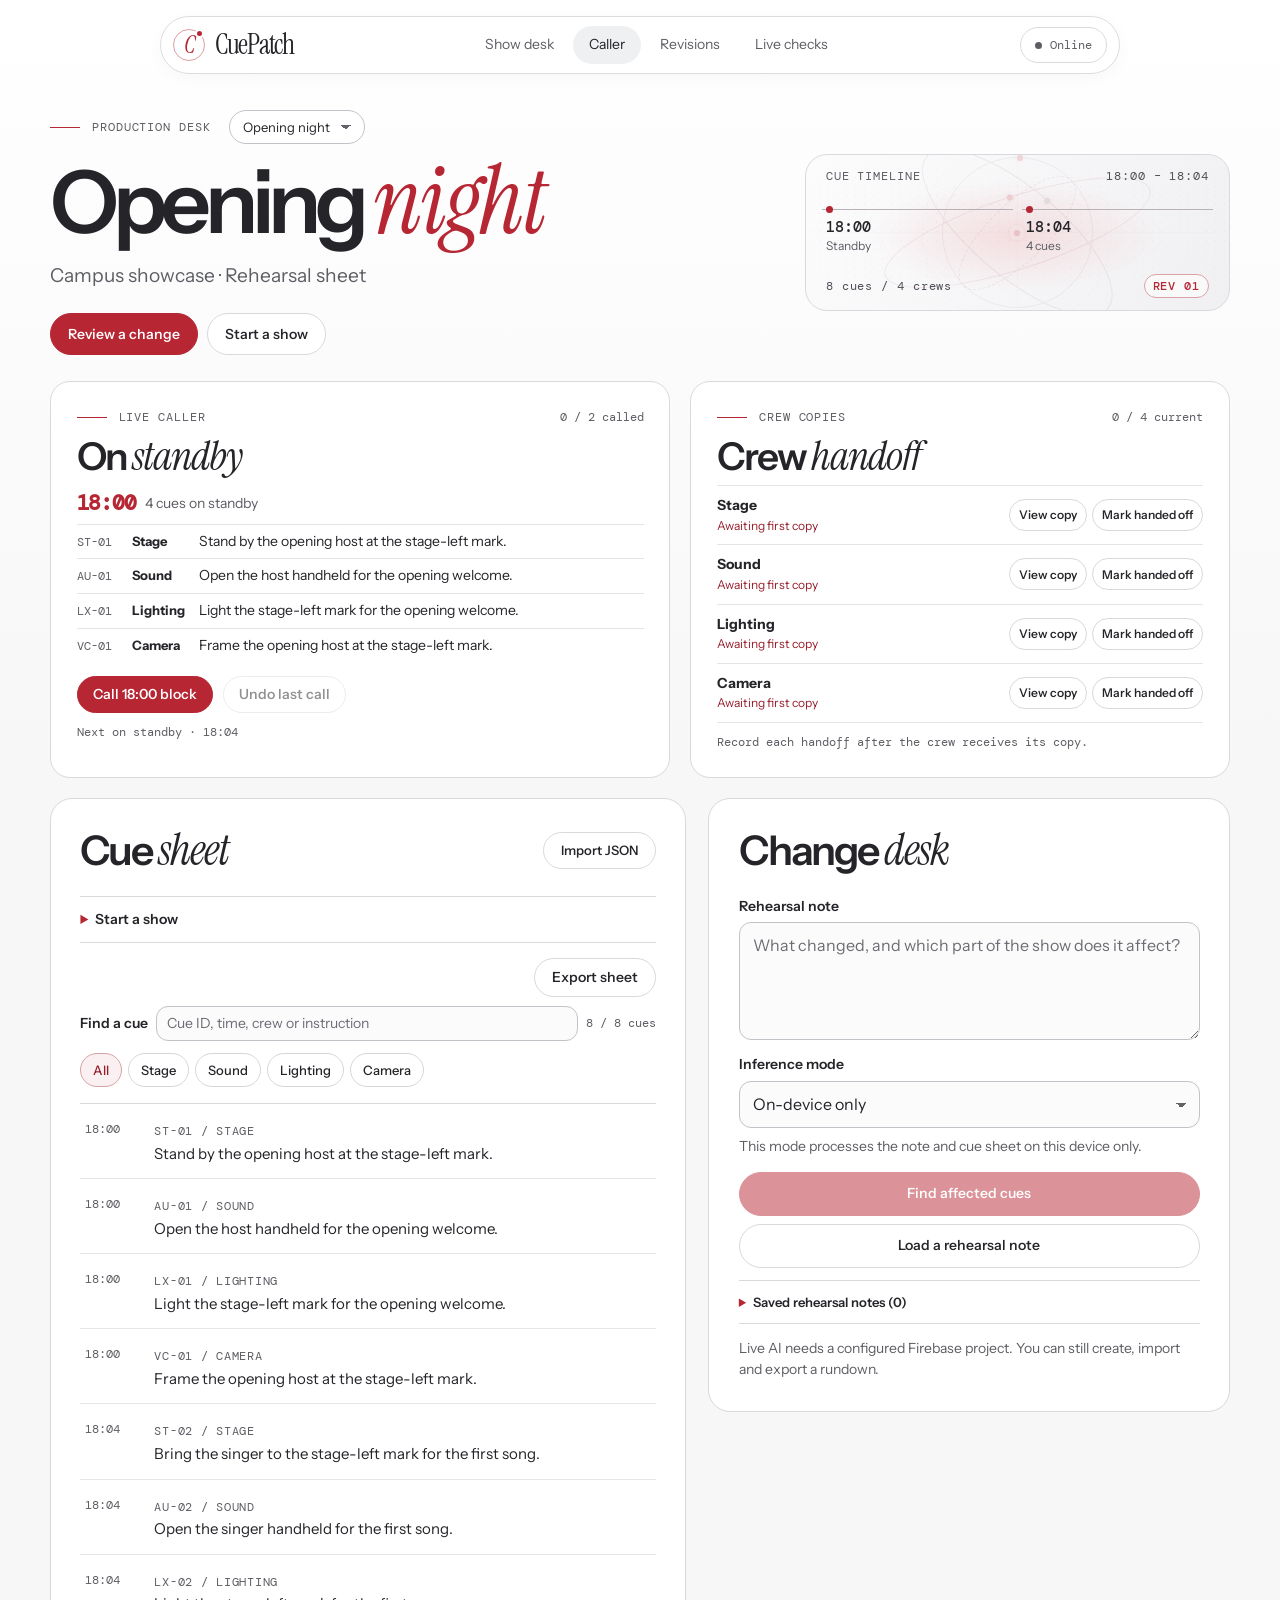
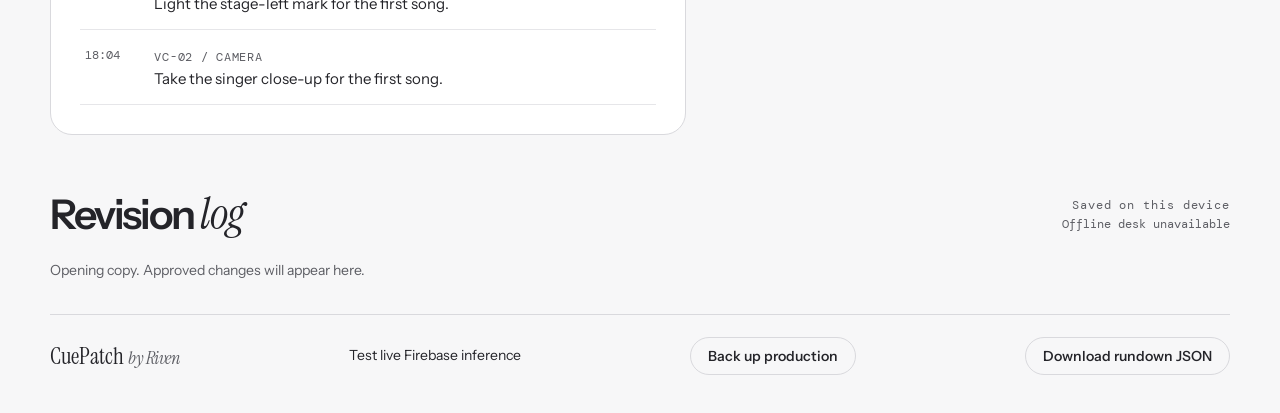
==== commit 94a04935: "Ship a persistent offline show caller and revision-aware crew handoffs" ====
--- a/web/index.html
+++ b/web/index.html
@@ -9,19 +9,19 @@
 <a class="skip" href="#desk">Skip to show desk</a>
 <header class="capsule">
   <a href="#top" class="brand" aria-label="CuePatch home"><span class="seal" aria-hidden="true">C</span>CuePatch</a>
-  <nav id="navigation" aria-label="Primary"><a href="#desk" aria-current="location">Show desk</a><a href="#history">Revisions</a><a href="checks.html">Live checks</a></nav><button class="menu-toggle" type="button" aria-expanded="false" aria-controls="navigation" aria-label="Open navigation"><span></span><span></span></button>
+  <nav id="navigation" aria-label="Primary"><a href="#desk" aria-current="location">Show desk</a><a href="#operations">Caller</a><a href="#history">Revisions</a><a href="checks.html">Live checks</a></nav><button class="menu-toggle" type="button" aria-expanded="false" aria-controls="navigation" aria-label="Open navigation"><span></span><span></span></button>
   <span class="network" id="network"></span>
 </header>
 <main>
   <section class="hero" aria-labelledby="title">
     <div class="hero-copy">
-      <p class="eyebrow"><span></span> Production desk</p>
+      <div class="workspace-head"><p class="eyebrow"><span></span> Production desk</p><label class="sr-only" for="show-switch">Saved production</label><select id="show-switch" title="Switch saved production"></select></div>
       <h1 id="title">Opening <em>night</em></h1>
       <p class="sub" id="sub">Campus showcase · Rehearsal sheet</p>
       <div class="hero-actions"><a class="action solid" href="#change">Review a change</a><a id="start-link" class="action quiet" href="#new-show">Start a show</a></div>
     </div>
-    <figure class="show-map" aria-label="Production overview">
-      <figcaption><span class="eyebrow">Show map</span><span id="map-time"></span></figcaption>
+    <figure class="show-map schedule-map" aria-label="Production timeline">
+      <figcaption><span class="eyebrow">Cue timeline</span><span id="map-time"></span></figcaption>
       <div class="orbit-plane" aria-hidden="true">
         <div class="orbit-grid"></div>
         <div class="ring round"><i></i></div><div class="ring sweep"><i></i></div>
@@ -29,9 +29,27 @@
         <div class="axis horizontal"></div><div class="axis vertical"></div>
         <div class="orbit-core"><span></span></div>
       </div>
+      <div id="time-rail" class="time-rail" role="group" aria-label="Inspect scheduled blocks"></div>
       <div class="map-footer"><span id="counts"></span><strong id="rev">REV 01</strong></div>
     </figure>
   </section>
+  <section id="operations" class="operations" aria-label="Show operations">
+    <section class="ops-panel caller" aria-labelledby="caller-heading">
+      <div class="ops-top"><p class="eyebrow"><span></span> Live caller</p><span id="call-progress" class="counter"></span></div>
+      <h2 id="caller-heading">On <em>standby</em></h2>
+      <div class="block-line"><strong id="block-time"></strong><span id="block-summary"></span></div>
+      <ul id="block-cues" class="block-list" aria-label="Standby instructions"></ul>
+      <div class="call-actions"><button class="primary" id="call-block">Call block</button><button class="example" id="undo-call">Undo last call</button></div>
+      <p id="next-block" class="ops-meta"></p>
+    </section>
+    <section class="ops-panel handoff" aria-labelledby="handoff-heading">
+      <div class="ops-top"><p class="eyebrow"><span></span> Crew copies</p><span id="handoff-count" class="counter"></span></div>
+      <h2 id="handoff-heading">Crew <em>handoff</em></h2>
+      <div id="handoff-rows"></div>
+      <p class="ops-meta">Record each handoff after the crew receives its copy.</p>
+    </section>
+  </section>
+  <p id="operation-status" class="operation-status" role="status" aria-live="polite"></p>
   <div class="desk" id="desk">
     <section class="panel sheet" aria-labelledby="sheet-title">
       <div class="bar"><h2 id="sheet-title">Cue <em>sheet</em></h2><label class="import">Import JSON<input type="file" id="file" accept=".json,application/json"></label></div>
@@ -42,7 +60,9 @@
         <button class="primary" id="create-show">Create rundown</button><p id="form-error" role="status"></p>
       </form></details>
       <div class="filters"><label for="crew">Crew</label><select id="crew"></select><button id="export" class="link">Export sheet</button></div>
-      <section id="calling-copy" hidden aria-label="Crew calling copy"><h3>Calling copy</h3><pre id="copy-text"></pre><button type="button" id="save-sheet" class="link">Download text file</button><button type="button" id="close-copy" class="link">Close copy</button></section>
+      <section id="calling-copy" hidden aria-label="Crew calling copy"><h3>Calling copy</h3><pre id="copy-text"></pre><button type="button" id="save-sheet" class="link">Download text file</button><button type="button" id="print-sheet" class="link">Print calling copy</button><button type="button" id="close-copy" class="link">Close copy</button></section>
+      <div class="cue-search"><label for="cue-search">Find a cue</label><input id="cue-search" type="search" placeholder="Cue ID, time, crew or instruction"><span id="visible-count"></span></div>
+      <button id="clear-time" class="link" hidden>Show all time blocks</button>
       <div class="crew-rail" id="crew-rail" aria-label="Filter cue sheet by crew" role="group"></div><div id="rundown"></div>
     </section>
     <section class="panel change" id="change" aria-labelledby="change-title">
@@ -51,11 +71,14 @@
       <label for="mode">Inference mode</label><select id="mode"><option value="private">On-device only</option><option value="hybrid">On-device with cloud fallback</option></select>
       <p id="privacy" class="hint"></p><button id="analyse" class="primary">Find affected cues</button>
       <button id="example" class="example">Load a rehearsal note</button>
+      <details class="note-shelf"><summary>Saved rehearsal notes <span id="template-count"></span></summary>
+        <button id="save-template" class="link">Save current note on this device</button><div id="template-list"></div>
+      </details>
       <p id="status" class="receipt" role="status" aria-live="polite"></p><div id="review"></div>
     </section>
   </div>
-  <section class="history" id="history"><div class="bar"><h2>Revision <em>log</em></h2><span id="session">This browser tab</span></div><div id="log"></div></section>
-  <footer><span class="brand-sign">CuePatch <em>by Riven</em></span><a href="checks.html">Test live Firebase inference</a><button id="download" class="link">Download rundown JSON</button></footer>
+  <section class="history" id="history"><div class="bar"><h2>Revision <em>log</em></h2><div class="local-status"><span id="session">Saved on this device</span><span id="offline-status">Preparing offline desk</span></div></div><div id="log"></div></section>
+  <footer><span class="brand-sign">CuePatch <em>by Riven</em></span><a href="checks.html">Test live Firebase inference</a><button id="backup" class="link">Back up production</button><button id="download" class="link">Download rundown JSON</button></footer>
 </main>
-<script src="config.js"></script><script src="core.js"></script><script src="ai.js"></script><script src="app.js"></script><script src="navigation.js"></script>
+<script src="config.js"></script><script src="core.js"></script><script src="ai.js"></script><script src="production.js"></script><script src="app.js"></script><script src="navigation.js"></script>
 </body></html>
--- a/web/style.css
+++ b/web/style.css
@@ -192,3 +192,65 @@
   .menu-toggle[aria-expanded=true] span:last-child {transform:translateY(-3px) rotate(-45deg)}
   .network {display:inline-flex;margin-left:auto}.network+.menu-toggle{margin-left:0}
 }
+.sr-only{position:absolute;width:1px;height:1px;padding:0;overflow:hidden;clip-path:inset(50%);white-space:nowrap}
+.workspace-head{display:flex;align-items:center;gap:18px;flex-wrap:wrap;margin-bottom:14px}
+.workspace-head .eyebrow{margin:0}
+.workspace-head select{width:auto;max-width:min(290px,85vw);font-size:13px;padding-block:6px;border-radius:999px;background-color:#fff}
+.hero{padding-block:36px 26px;min-height:245px}
+.hero h1{font-size:clamp(52px,6.8vw,92px)}
+.hero .show-map{aspect-ratio:2.7}
+.operations{display:grid;grid-template-columns:minmax(0,1.15fr) minmax(0,1fr);gap:20px;align-items:stretch}
+.ops-panel{min-width:0;padding:clamp(17px,2vw,27px);border-radius:20px;background:white;border:1px solid var(--line)}
+.ops-top,.block-line,.call-actions,.handoff-row,.crew-actions,.saved-note{display:flex;align-items:center;gap:10px}
+.ops-top,.handoff-row,.saved-note{justify-content:space-between}
+.ops-top{margin-bottom:10px}.ops-top .eyebrow{margin:0}
+.ops-panel h2{font-size:clamp(27px,3vw,39px)}
+.counter,.cue-id,.ops-meta,.block-line strong{font-family:var(--mono);font-variant-numeric:tabular-nums}
+.counter{font-size:12px;color:var(--muted);white-space:nowrap}
+.block-line{margin:16px 0 9px}.block-line strong{font-size:21px;line-height:1;letter-spacing:-.06em;color:var(--red)}
+.block-line>span{font-size:14px;color:var(--muted)}
+.block-list{padding:0;margin:0 0 14px;list-style:none;max-height:270px;overflow:auto;scrollbar-width:thin}
+.block-list li{display:grid;grid-template-columns:48px 60px minmax(0,1fr);gap:7px;align-items:baseline;border-top:1px solid #e4e4e8;padding:6px 0;font-size:14px;overflow-wrap:anywhere}
+.block-list strong{font-size:13px}.cue-id{color:var(--muted);font-size:12px}
+.call-actions{flex-wrap:wrap}.call-actions button{width:auto;margin:0;min-height:36px;padding:8px 15px}
+.ops-meta{font-size:12px;color:var(--muted);margin-top:10px}
+.handoff-row{padding:9px 0;border-bottom:1px solid #e4e4e8}
+.handoff-row:first-child{margin-top:8px;border-top:1px solid #e4e4e8}
+.handoff-row>div:first-child{min-width:0;overflow-wrap:anywhere}
+.handoff-row strong,.handoff-row span{display:block}
+.handoff-row strong{font-size:14px}.handoff-row span{font-size:12px;color:var(--muted)}
+.handoff-row .not-issued{color:var(--deep)}
+.crew-actions{flex-shrink:0;flex-wrap:wrap;justify-content:flex-end;gap:5px}
+.crew-actions .link{font-size:12px;min-height:32px;padding:5px 9px}
+.operation-status{color:var(--deep);font-size:14px;margin:0}.operation-status:not(:empty){margin:8px 0}
+.operations~.desk{border-top:0;padding-top:20px}
+.revision-detail{border-top:1px solid var(--line);padding:10px 0}.revision-detail summary{font-weight:600}
+.stored-diff{display:grid;gap:4px;padding:9px 0;overflow-wrap:anywhere}.stored-diff del{color:var(--muted)}.stored-diff ins{text-decoration:none;border-left:2px solid var(--red);padding-left:8px}
+.note-shelf{border-block:1px solid var(--line);margin-top:12px;padding:8px 0}.note-shelf summary{font-size:13px}
+.note-shelf .link{font-size:12px}.saved-note{margin-top:8px;border-top:1px solid var(--line);padding:6px 0}
+.template-use{text-align:left;border:0;background:none;color:var(--ink);padding:4px;font-size:13px;overflow-wrap:anywhere}
+@media(max-width:840px){.operations{grid-template-columns:1fr 1fr;gap:12px}.crew-actions{flex-direction:column;align-items:stretch}.block-list li{grid-template-columns:47px 1fr}.block-list li>span:last-child{grid-column:1/-1}.hero .show-map{aspect-ratio:2.5}}
+@media(max-width:650px){.hero{padding-block:25px 18px}.hero .show-map{height:102px}.operations{grid-template-columns:minmax(0,1fr)}.crew-actions{flex-direction:row}.block-list li{grid-template-columns:46px 55px 1fr}.block-list li>span:last-child{grid-column:auto}.handoff-row{flex-wrap:wrap}.hero-actions{margin-top:15px}.workspace-head{gap:8px}.ops-panel .eyebrow{font-size:11px}}
+@media(prefers-reduced-motion:reduce){.block-list{scroll-behavior:auto}}
+.schedule-map .orbit-plane{opacity:.16;inset:0;pointer-events:none}
+.time-rail{position:absolute;inset:25% 16px 24%;display:flex;align-items:center;gap:9px;overflow-x:auto;scrollbar-width:thin;z-index:1}
+.schedule-tick{flex:1 0 auto;position:relative;min-width:62px;border:0;border-top:1px solid #b8b1b5;background:transparent;padding:7px 4px 3px;text-align:left}
+.schedule-tick::before{content:"";width:7px;height:7px;position:absolute;top:-4px;left:4px;border-radius:50%;background:var(--red)}
+.schedule-tick strong,.schedule-tick span{display:block}
+.schedule-tick strong{font:500 15px var(--mono)}.schedule-tick span{font-size:12px;color:var(--muted)}
+.schedule-tick[aria-pressed=true] strong,.schedule-tick:hover strong{color:var(--red);text-decoration:underline}
+.cue-search{display:flex;align-items:center;gap:8px;flex-wrap:wrap;clear:both;margin:12px 0}
+.cue-search input[type=search]{flex:1 1 160px;min-width:0;width:auto;font-size:14px;padding:6px 10px}
+#visible-count{font:12px var(--mono);color:var(--muted)}
+#clear-time{margin-bottom:7px;font-size:12px;min-height:30px}
+@media(max-width:650px){.time-rail{inset:25% 12px 23%}.schedule-tick{padding:5px 3px 0}.schedule-tick strong{font-size:13px}.schedule-tick span{font-size:11px}}
+
+.local-status{display:grid;gap:3px;text-align:right}.local-status span{font:12px var(--mono);color:var(--muted)}
+
+@media print{
+  @page{margin:18mm}
+  body.printing-copy{background:white;color:black}
+  .printing-copy> :not(main),.printing-copy main> :not(#desk),.printing-copy #desk> :not(.sheet),.printing-copy .sheet> :not(#calling-copy),.printing-copy #calling-copy button{display:none!important}
+  .printing-copy main,.printing-copy #desk,.printing-copy .sheet,.printing-copy #calling-copy{display:block!important;margin:0;padding:0;width:100%;border:0;box-shadow:none;background:white}
+  .printing-copy #copy-text{font:12pt/1.7 ui-monospace,monospace;white-space:pre-wrap}
+}
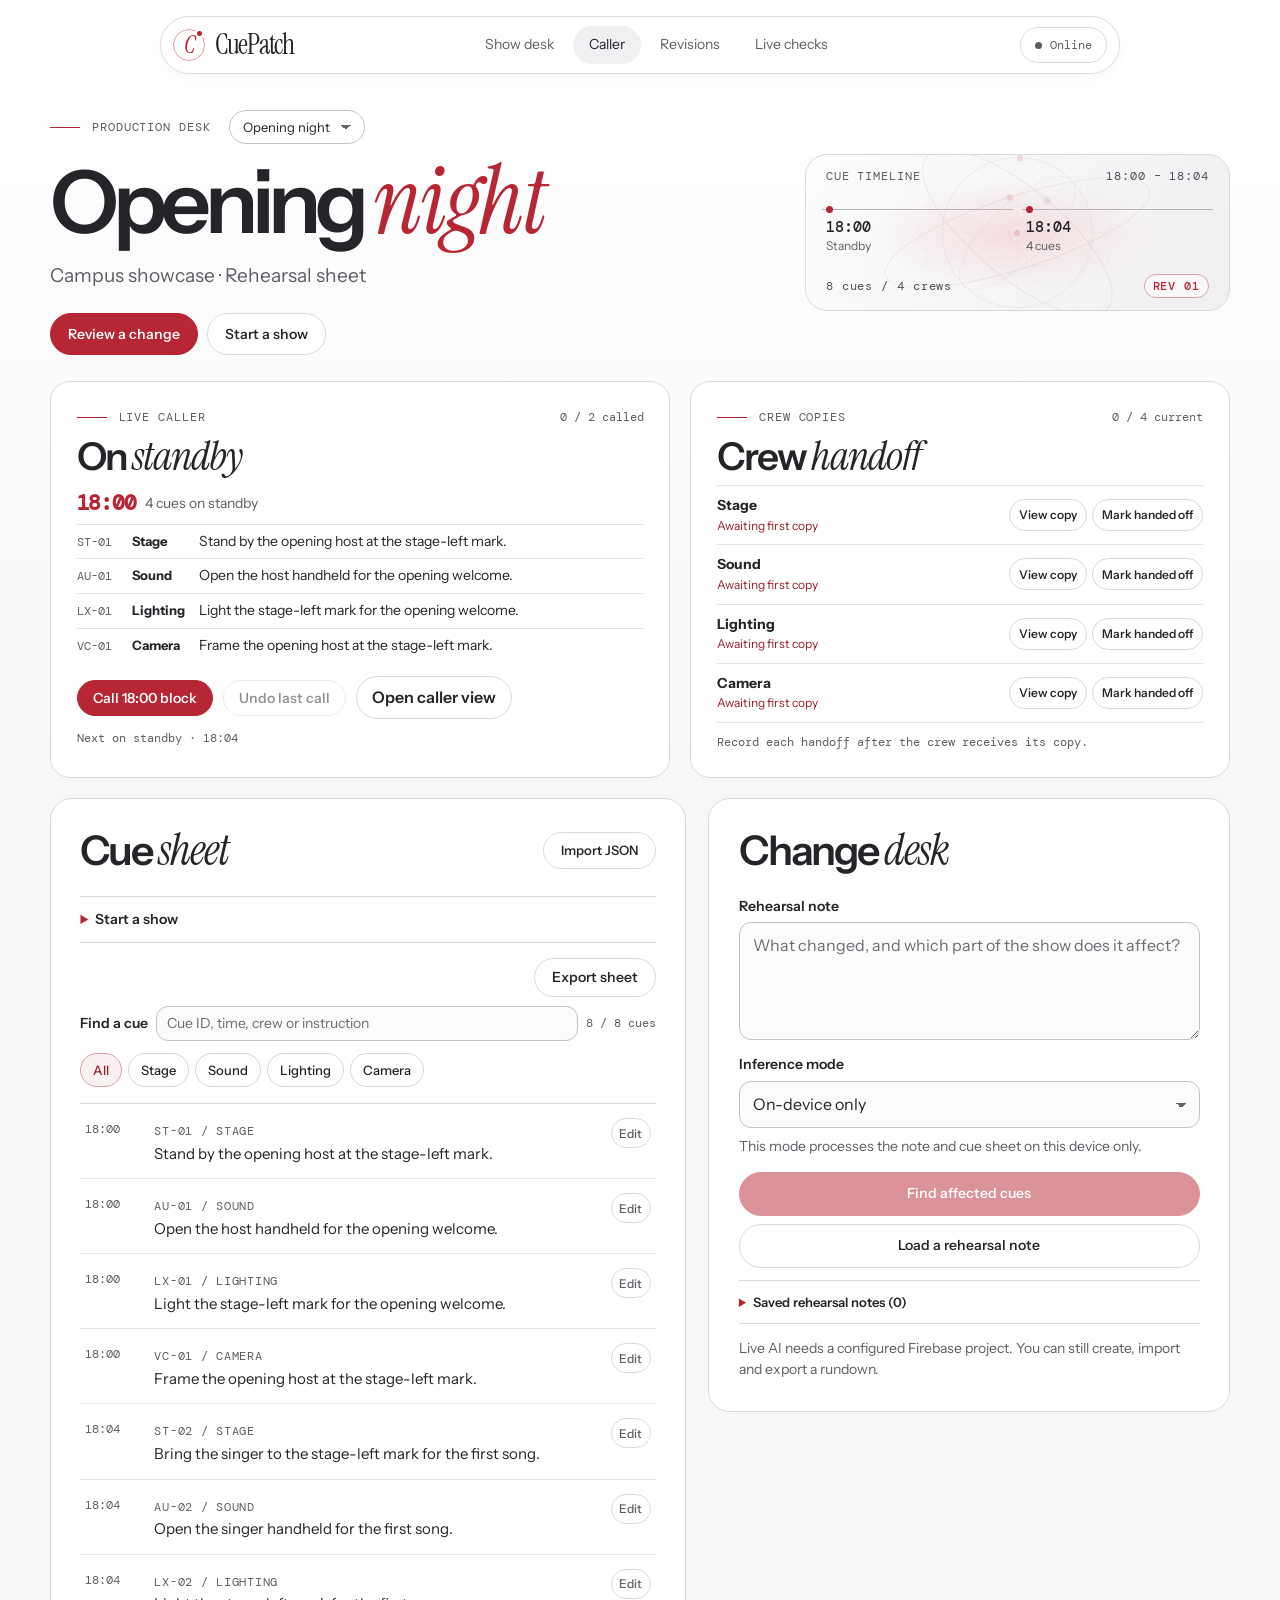
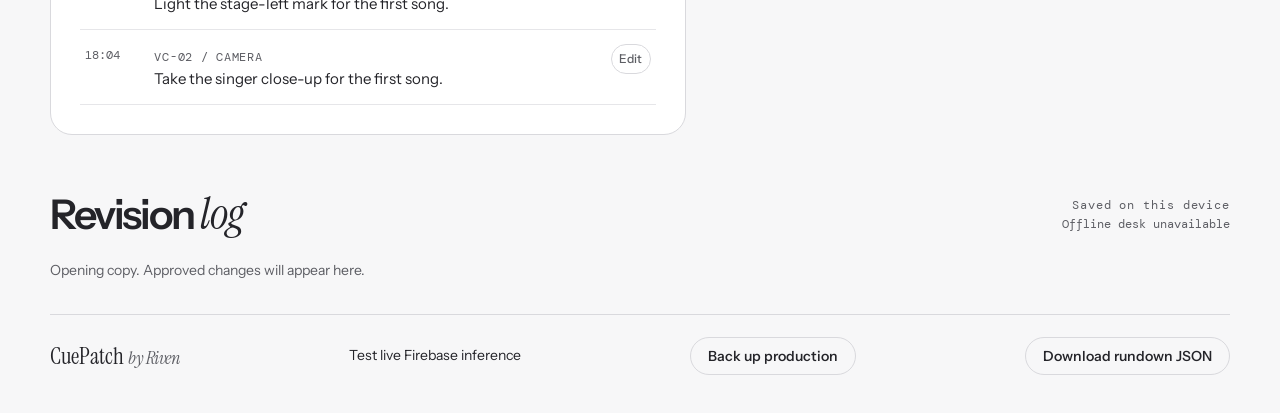
==== commit 88967d6b: "Add a live calling view with following cues and recorded call times" ====
--- a/web/index.html
+++ b/web/index.html
@@ -39,7 +39,7 @@
       <h2 id="caller-heading">On <em>standby</em></h2>
       <div class="block-line"><strong id="block-time"></strong><span id="block-summary"></span></div>
       <ul id="block-cues" class="block-list" aria-label="Standby instructions"></ul>
-      <div class="call-actions"><button class="primary" id="call-block">Call block</button><button class="example" id="undo-call">Undo last call</button></div>
+      <div class="call-actions"><button class="primary" id="call-block">Call block</button><button class="example" id="undo-call">Undo last call</button><button class="focus-launch" id="focus-open" aria-haspopup="dialog">Open caller view</button></div>
       <p id="next-block" class="ops-meta"></p>
     </section>
     <section class="ops-panel handoff" aria-labelledby="handoff-heading">
@@ -49,6 +49,27 @@
       <p class="ops-meta">Record each handoff after the crew receives its copy.</p>
     </section>
   </section>
+  <dialog id="caller-view" aria-labelledby="focus-title">
+    <header class="focus-header">
+      <div><p class="eyebrow">Live caller</p><h2 id="focus-title"></h2></div>
+      <form method="dialog"><button class="example" autofocus>Back to desk</button></form>
+    </header>
+    <div class="focus-body">
+      <section class="focus-now" aria-labelledby="focus-standby">
+        <div class="focus-label"><h3 id="focus-standby">On standby</h3><span id="focus-progress"></span></div>
+        <strong id="focus-time"></strong>
+        <ul id="focus-cues" class="focus-list" aria-label="Current block cues"></ul>
+        <div class="call-actions"><button class="primary" id="focus-call"></button><button class="example" id="focus-undo">Undo last call</button></div>
+        <p id="focus-status" role="status"></p>
+      </section>
+      <aside class="focus-upcoming" aria-label="Upcoming and called blocks">
+        <h3>Following block</h3><strong id="focus-next"></strong>
+        <ul id="focus-next-cues" class="focus-list" aria-label="Following block cues"></ul>
+        <h3 class="log-label">Call log</h3><p id="focus-empty">No blocks called yet.</p>
+        <ol id="focus-log" aria-label="Called blocks, most recent first"></ol>
+      </aside>
+    </div>
+  </dialog>
   <p id="operation-status" class="operation-status" role="status" aria-live="polite"></p>
   <div class="desk" id="desk">
     <section class="panel sheet" aria-labelledby="sheet-title">
--- a/web/style.css
+++ b/web/style.css
@@ -254,3 +254,37 @@
   .printing-copy main,.printing-copy #desk,.printing-copy .sheet,.printing-copy #calling-copy{display:block!important;margin:0;padding:0;width:100%;border:0;box-shadow:none;background:white}
   .printing-copy #copy-text{font:12pt/1.7 ui-monospace,monospace;white-space:pre-wrap}
 }
+
+.cue{grid-template-columns:59px minmax(0,1fr) auto;align-items:start}
+.cue-edit{border:1px solid var(--line);border-radius:999px;background:transparent;color:var(--muted);font:500 12px var(--sans);min-width:40px;min-height:30px;margin-top:1px}
+.cue-edit:hover{color:var(--deep);border-color:#c77b82}
+.cue-editor{padding:9px 0}.cue-editor textarea{margin:5px 0 8px}.cue-editor .primary{font-size:13px}
+@media(max-width:450px){.cue{grid-template-columns:45px minmax(0,1fr) auto;gap:5px}.cue-edit{min-width:35px}}
+
+.focus-launch{margin-inline-start:auto;border:1px solid var(--line);padding:8px 14px;border-radius:24px;background:white;color:var(--ink);font-weight:600}
+.focus-launch:hover{border-color:var(--ink)}
+#caller-view{position:fixed;inset:0;margin:auto;width:min(1100px,96vw);max-height:92dvh;overflow:auto;border:1px solid var(--line);border-radius:18px;padding:0;background:var(--surface);color:var(--ink);box-shadow:0 24px 100px #15151c29}
+#caller-view::backdrop{background:rgb(34 34 40 / 46%)}
+body:has(#caller-view[open]){overflow:hidden}
+.focus-header,.focus-body{display:grid;grid-template-columns:minmax(0,1.45fr) minmax(0,1fr)}
+.focus-header{padding:24px clamp(16px,3vw,40px);border-bottom:1px solid var(--line);align-items:center}
+.focus-header h2{font-size:clamp(28px,4vw,50px);margin:4px 0 0;line-height:1.05;overflow-wrap:anywhere}
+.focus-header form{justify-self:end}
+.focus-header .eyebrow{color:var(--deep)}
+.focus-now,.focus-upcoming{padding:clamp(16px,3vw,38px);min-width:0}
+.focus-upcoming{background:#f4f4f6;border-inline-start:1px solid var(--line)}
+.focus-label{display:flex;align-items:baseline;justify-content:space-between;gap:12px;flex-wrap:wrap}
+.focus-body h3{font:600 17px/1.4 var(--sans);margin:0}
+#focus-progress,#focus-log time,.focus-list .cue-id{font:400 13px/1.55 var(--mono);color:var(--muted)}
+#focus-time,#focus-next{display:block;font:500 clamp(38px,6.4vw,80px)/1.1 var(--sans);letter-spacing:-.055em;color:var(--deep);margin:10px 0 24px}
+#focus-next{font-size:clamp(24px,3vw,38px);color:var(--ink);margin-bottom:16px}
+.focus-list,#focus-log{list-style:none;margin:0 0 20px;padding:0}
+.focus-list li{display:grid;grid-template-columns:minmax(58px,max-content) 1fr;column-gap:12px;padding:12px 0;border-top:1px solid var(--line);align-items:baseline;overflow-wrap:anywhere}
+.focus-list li>span:last-child{grid-column:2;font-size:clamp(16px,1.6vw,21px);line-height:1.4}
+.focus-upcoming .focus-list li>span:last-child{font-size:16px}
+.focus-body .log-label{margin-top:30px}
+#focus-log li{display:flex;align-items:baseline;gap:6px;border-top:1px solid var(--line);padding:8px 0;font-size:14px}
+#focus-log li strong{margin-right:auto}
+#focus-empty,#focus-status{font-size:14px;color:var(--muted)}
+#focus-status:empty{display:none}
+@media(max-width:650px){.focus-body{grid-template-columns:1fr}.focus-header{grid-template-columns:minmax(0,1fr) auto;gap:8px}.focus-upcoming{border-inline-start:0;border-top:1px solid var(--line)}#caller-view{width:96vw;max-height:96dvh}.focus-launch{margin-inline-start:0}}
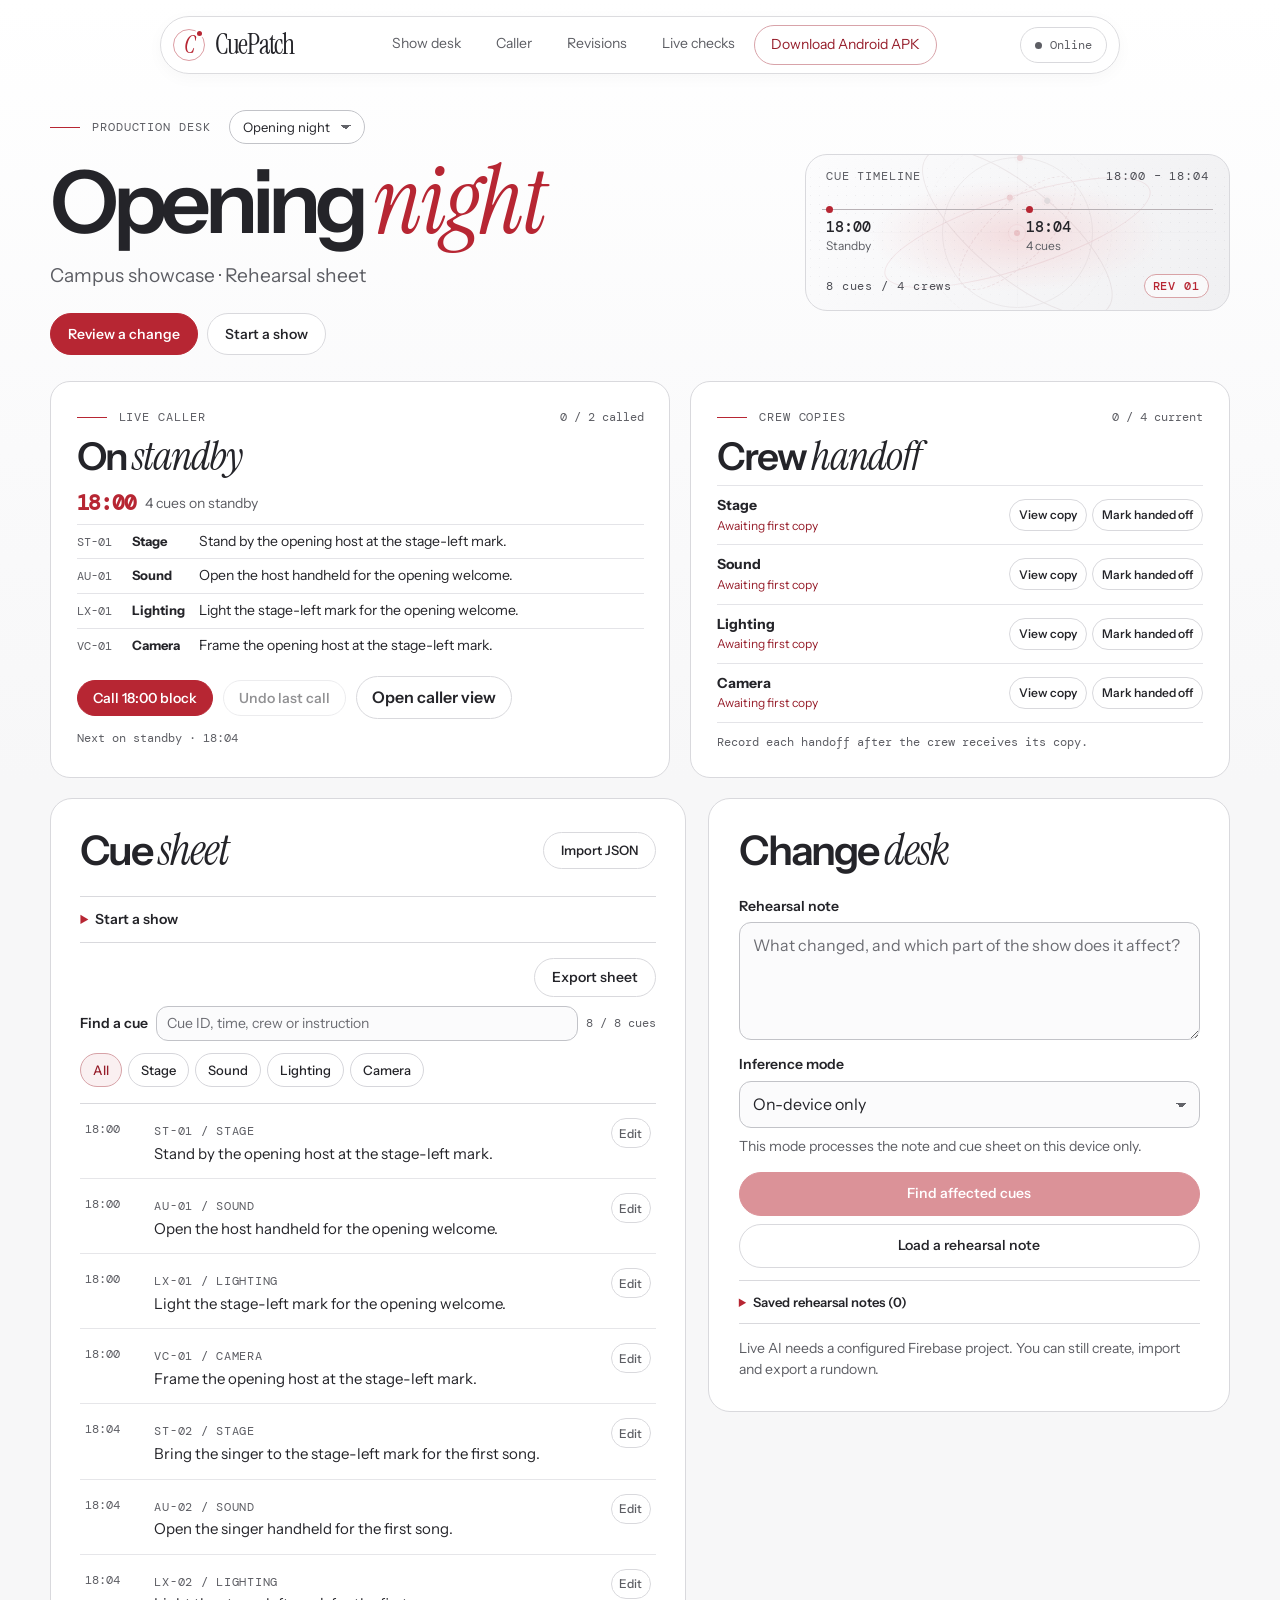
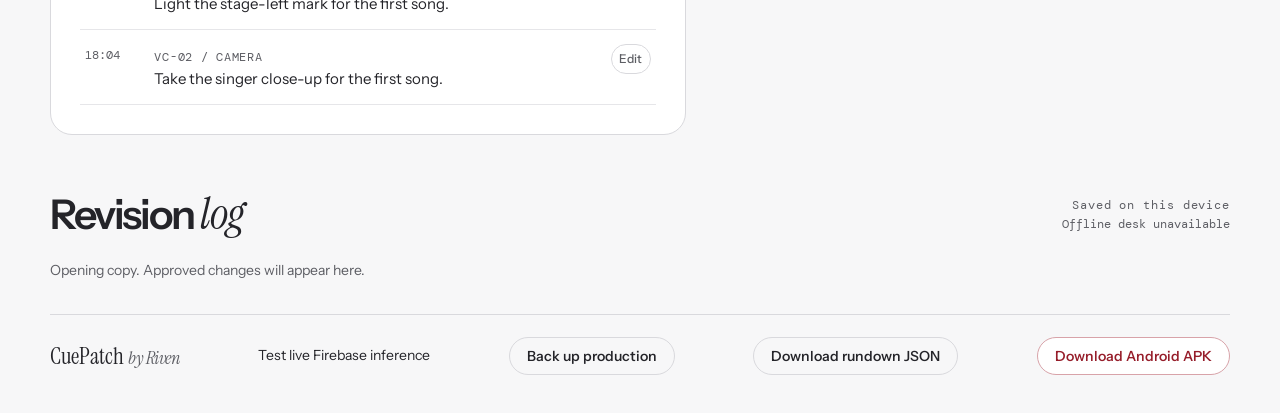
==== commit 75d1d3b0: "Ship the native Android show desk and responsive Vercel release" ====
--- a/web/index.html
+++ b/web/index.html
@@ -1,17 +1,24 @@
 <!doctype html>
 <html lang="en">
 <head>
-  <meta charset="utf-8"><meta name="viewport" content="width=device-width,initial-scale=1">
+  <meta charset="utf-8"><meta name="viewport" content="width=device-width,initial-scale=1,viewport-fit=cover">
   <meta name="theme-color" content="#f7f7f8"><title>CuePatch · Show desk</title>
   <link rel="stylesheet" href="style.css">
 </head>
-<body id="top">
+<body id="top" class="show-desk">
 <a class="skip" href="#desk">Skip to show desk</a>
 <header class="capsule">
   <a href="#top" class="brand" aria-label="CuePatch home"><span class="seal" aria-hidden="true">C</span>CuePatch</a>
-  <nav id="navigation" aria-label="Primary"><a href="#desk" aria-current="location">Show desk</a><a href="#operations">Caller</a><a href="#history">Revisions</a><a href="checks.html">Live checks</a></nav><button class="menu-toggle" type="button" aria-expanded="false" aria-controls="navigation" aria-label="Open navigation"><span></span><span></span></button>
+  <button class="menu-toggle" type="button" aria-expanded="false" aria-controls="navigation" aria-label="Open navigation"><span></span><span></span></button>
+  <nav id="navigation" aria-label="Primary">
+    <a href="#desk" aria-current="location">Show desk</a><a href="#operations">Caller</a><a href="#history">Revisions</a><a href="checks.html">Live checks</a>
+    <a class="android-download" href="https://github.com/johnbosco-j/CuePatch/releases/download/android-v1.0.0/CuePatch-1.0.0.apk">Download Android APK</a>
+  </nav>
   <span class="network" id="network"></span>
 </header>
+<nav class="mobile-sections" aria-label="Show sections">
+  <a href="#operations">Caller</a><a href="#handoff">Handoffs</a><a href="#desk">Cue sheet</a><a href="#change">Changes</a>
+</nav>
 <main>
   <section class="hero" aria-labelledby="title">
     <div class="hero-copy">
@@ -42,7 +49,7 @@
       <div class="call-actions"><button class="primary" id="call-block">Call block</button><button class="example" id="undo-call">Undo last call</button><button class="focus-launch" id="focus-open" aria-haspopup="dialog">Open caller view</button></div>
       <p id="next-block" class="ops-meta"></p>
     </section>
-    <section class="ops-panel handoff" aria-labelledby="handoff-heading">
+    <section id="handoff" class="ops-panel handoff" aria-labelledby="handoff-heading">
       <div class="ops-top"><p class="eyebrow"><span></span> Crew copies</p><span id="handoff-count" class="counter"></span></div>
       <h2 id="handoff-heading">Crew <em>handoff</em></h2>
       <div id="handoff-rows"></div>
@@ -81,7 +88,12 @@
         <button class="primary" id="create-show">Create rundown</button><p id="form-error" role="status"></p>
       </form></details>
       <div class="filters"><label for="crew">Crew</label><select id="crew"></select><button id="export" class="link">Export sheet</button></div>
-      <section id="calling-copy" hidden aria-label="Crew calling copy"><h3>Calling copy</h3><pre id="copy-text"></pre><button type="button" id="save-sheet" class="link">Download text file</button><button type="button" id="print-sheet" class="link">Print calling copy</button><button type="button" id="close-copy" class="link">Close copy</button></section>
+      <section id="calling-copy" hidden aria-label="Crew calling copy"><h3>Calling copy</h3><pre id="copy-text"></pre>
+        <section id="crew-issue" hidden aria-label="Issue a crew copy">
+          <h4 id="issue-title"></h4><p id="issue-summary"></p><div id="issue-differences"></div>
+          <div class="issue-actions"><a id="issue-open" class="link" target="_blank" rel="noopener noreferrer">Open mobile copy</a><button id="issue-copy" class="link" type="button">Copy crew link</button><button id="issue-file" class="link" type="button">Download offline HTML</button></div>
+          <p id="issue-note" class="hint"></p><input type="text" readonly id="issue-url" aria-label="Crew link to copy" hidden>
+        </section><button type="button" id="save-sheet" class="link">Download text file</button><button type="button" id="print-sheet" class="link">Print calling copy</button><button type="button" id="close-copy" class="link">Close copy</button></section>
       <div class="cue-search"><label for="cue-search">Find a cue</label><input id="cue-search" type="search" placeholder="Cue ID, time, crew or instruction"><span id="visible-count"></span></div>
       <button id="clear-time" class="link" hidden>Show all time blocks</button>
       <div class="crew-rail" id="crew-rail" aria-label="Filter cue sheet by crew" role="group"></div><div id="rundown"></div>
@@ -99,7 +111,7 @@
     </section>
   </div>
   <section class="history" id="history"><div class="bar"><h2>Revision <em>log</em></h2><div class="local-status"><span id="session">Saved on this device</span><span id="offline-status">Preparing offline desk</span></div></div><div id="log"></div></section>
-  <footer><span class="brand-sign">CuePatch <em>by Riven</em></span><a href="checks.html">Test live Firebase inference</a><button id="backup" class="link">Back up production</button><button id="download" class="link">Download rundown JSON</button></footer>
+  <footer><span class="brand-sign">CuePatch <em>by Riven</em></span><a href="checks.html">Test live Firebase inference</a><button id="backup" class="link">Back up production</button><button id="download" class="link">Download rundown JSON</button><a class="link android-download" href="https://github.com/johnbosco-j/CuePatch/releases/download/android-v1.0.0/CuePatch-1.0.0.apk">Download Android APK</a></footer>
 </main>
-<script src="config.js"></script><script src="core.js"></script><script src="ai.js"></script><script src="production.js"></script><script src="app.js"></script><script src="navigation.js"></script>
+<script src="config.js"></script><script src="core.js"></script><script src="ai.js"></script><script src="production.js"></script><script src="crew-copy.js"></script><script src="crew-page.js"></script><script src="app.js"></script><script src="navigation.js"></script>
 </body></html>
--- a/web/style.css
+++ b/web/style.css
@@ -288,3 +288,126 @@
 #focus-empty,#focus-status{font-size:14px;color:var(--muted)}
 #focus-status:empty{display:none}
 @media(max-width:650px){.focus-body{grid-template-columns:1fr}.focus-header{grid-template-columns:minmax(0,1fr) auto;gap:8px}.focus-upcoming{border-inline-start:0;border-top:1px solid var(--line)}#caller-view{width:96vw;max-height:96dvh}.focus-launch{margin-inline-start:0}}
+
+.handoff-ids{display:block;color:var(--deep);font:500 12px/1.5 var(--mono);margin-top:2px}
+#crew-issue{padding:14px 0;border-block:1px solid var(--line);margin:14px 0}
+#issue-title{font-size:18px;margin:0}#issue-summary{margin:4px 0 10px;color:var(--deep)}
+.issue-actions{display:flex;gap:5px 12px;flex-wrap:wrap;align-items:center}
+#issue-open{display:inline-block;font-weight:600;color:var(--deep);text-decoration:underline;text-underline-offset:3px}
+#issue-differences p{display:grid;gap:4px;font-size:15px;border-inline-start:3px solid var(--red);padding:4px 10px}
+#issue-differences strong{font:500 13px var(--mono)}#issue-note{margin-bottom:0}
+@media print{.printing-copy #crew-issue{display:none!important}}
+
+.mobile-sections {display:none}
+.capsule nav .android-download, footer .android-download {
+  color:var(--deep);border:1px solid #d8a3a9;background:#fff;
+}
+.capsule nav .android-download:hover,footer .android-download:hover {background:var(--wash)}
+@media screen and (min-width:761px) and (max-width:900px) {
+  .capsule nav a {padding-inline:9px}
+  .capsule {gap:6px;width:calc(100% - 24px)}
+}
+
+@media screen and (max-width:760px) {
+  html {scroll-padding-top:calc(76px + env(safe-area-inset-top))}
+  html:has(.mobile-sections) {scroll-padding-bottom:calc(64px + env(safe-area-inset-bottom))}
+  .show-desk {padding-bottom:calc(58px + env(safe-area-inset-bottom))}
+  main {width:auto;margin-inline:max(12px,env(safe-area-inset-left)) max(12px,env(safe-area-inset-right))}
+  .capsule {top:max(6px,env(safe-area-inset-top));margin-top:max(6px,env(safe-area-inset-top));padding:4px 8px 4px 12px}
+  .menu-toggle {width:44px;height:44px;margin-left:4px;flex-shrink:0}
+  .capsule nav.is-open {overflow-y:auto;max-height:calc(100dvh - 140px - env(safe-area-inset-top) - env(safe-area-inset-bottom))}
+  .capsule nav a {display:flex;align-items:center;min-height:44px}
+  .mobile-sections {
+    display:grid;grid-template-columns:repeat(4,minmax(0,1fr));position:fixed;inset:auto 0 0;z-index:9;
+    padding:0 max(8px,env(safe-area-inset-right)) env(safe-area-inset-bottom) max(8px,env(safe-area-inset-left));
+    background:#fff;border-top:1px solid var(--line);box-shadow:0 -3px 16px #24242908;
+  }
+  .mobile-sections a {
+    display:grid;place-items:center;min-height:52px;border-top:3px solid transparent;
+    color:#55555c;font-weight:600;font-size:14px;
+  }
+  .mobile-sections a[aria-current] {border-top-color:var(--red);color:var(--deep);background:linear-gradient(var(--wash),#fff)}
+  .mobile-sections a:focus-visible {outline-offset:-4px}
+  .show-desk:has(dialog[open],textarea:focus,input[type="search"]:focus,input[type="text"]:focus,#show-name:focus) .mobile-sections {display:none}
+  .hero,.desk {grid-template-columns:minmax(0,1fr)}
+  .hero {min-height:0;gap:16px;padding-block:24px 16px}
+  .workspace-head {gap:8px;justify-content:space-between}
+  .workspace-head .eyebrow {gap:6px;letter-spacing:.045em}
+  .workspace-head .eyebrow>span {width:15px}
+  .workspace-head select {max-width:100%;min-height:44px;font-size:16px}
+  .hero .sub {margin-top:10px}
+  .hero-actions {margin-top:15px}
+  .hero-actions .action {min-height:44px}
+  .hero .schedule-map {
+    display:grid;grid-template-rows:auto minmax(48px,auto) auto;gap:6px;align-items:center;
+    height:auto;min-width:0;aspect-ratio:auto;padding:10px 14px;
+  }
+  .schedule-map figcaption,.schedule-map .map-footer,.schedule-map .time-rail {position:relative;inset:auto}
+  .schedule-map .time-rail {gap:8px;min-width:0;padding:4px 0;scroll-snap-type:x proximity}
+  .schedule-tick {min-height:44px;padding:6px 4px 2px;scroll-snap-align:start}
+  .schedule-tick strong {font-size:15px}.schedule-tick span {font-size:12px}
+  .ops-panel,.panel {padding:clamp(14px,4vw,24px);min-width:0;border-radius:17px}
+  .bar,.ops-top {flex-wrap:wrap;row-gap:6px}
+  .ops-top .eyebrow {font-size:12px}
+  .block-line {flex-wrap:wrap}
+  .block-list {max-height:50dvh}
+  .block-list li,.focus-list li {
+    grid-template-columns:minmax(0,max-content) minmax(0,1fr);column-gap:10px;row-gap:3px;
+    padding-block:10px;overflow-wrap:anywhere;
+  }
+  .block-list li>span:last-child,.focus-list li>span:last-child {grid-column:1/-1;font-size:16px;line-height:1.45}
+  .ops-panel .call-actions {display:grid;grid-template-columns:repeat(2,minmax(0,1fr));gap:8px}
+  .ops-panel #call-block {grid-column:1/-1}
+  .call-actions button,.crew-actions .link,.import,.link,.cue-edit,.template-use,.focus-header button {min-height:44px}
+  .focus-launch {margin:0}
+  .handoff-row {display:grid;grid-template-columns:minmax(0,1fr);gap:8px;padding-block:12px}
+  .crew-actions {flex-direction:row;justify-content:flex-start;gap:8px}
+  .crew-actions .link {font-size:14px;padding-inline:13px;max-width:100%}
+  .handoff-row strong {font-size:16px}.handoff-row span {font-size:14px}
+  .crew-actions .link,.issue-actions .link {white-space:normal}
+  .filters {display:grid;grid-template-columns:minmax(0,1fr) auto;gap:5px 8px}
+  .filters label {grid-column:1/-1}
+  .filters select,.cue-search input[type="search"] {width:100%;min-height:44px;font-size:16px}
+  .cue-search {display:grid;grid-template-columns:minmax(0,1fr) auto;gap:5px 8px}
+  .cue-search input {grid-column:1/-1;grid-row:2}
+  #visible-count {grid-column:2;grid-row:1}
+  #new-show summary,.note-shelf summary,.revision-detail summary {min-height:44px;align-content:center}
+  #new-show,.note-shelf {padding-block:0}
+  .cue {
+    grid-template-areas:"when meta edit" "instruction instruction instruction" "editor editor editor";
+    grid-template-columns:auto minmax(0,1fr) auto;gap:3px 8px;padding:9px 3px;
+  }
+  .cue time {grid-area:when;align-self:center;padding:0;font-size:13px}
+  .cue>div {display:contents}
+  .cue-meta {grid-area:meta;align-self:center;overflow-wrap:anywhere}
+  .cue>div>p {grid-area:instruction;font-size:16px;line-height:1.45}
+  .cue-edit {grid-area:edit;min-width:44px}
+  .cue-editor {grid-area:editor;min-width:0}
+  .history .bar {align-items:flex-start}
+  .issue-actions {gap:6px}.issue-actions .link {margin:0}
+  #issue-open {display:inline-flex;align-items:center;max-width:100%}
+  #caller-view {
+    width:100%;height:100dvh;max-width:none;max-height:100dvh;margin:0;border:0;border-radius:0;
+    padding-bottom:env(safe-area-inset-bottom);overscroll-behavior:contain;
+  }
+  .focus-header {
+    position:sticky;inset-block-start:0;z-index:1;grid-template-columns:minmax(0,1fr) auto;gap:10px;
+    padding:calc(10px + env(safe-area-inset-top)) max(16px,env(safe-area-inset-right)) 10px max(16px,env(safe-area-inset-left));
+    background:#fff;
+  }
+  .focus-header .eyebrow {margin:0;font-size:12px}
+  .focus-header h2 {font-size:26px}
+  .focus-header button {width:auto;margin:0;padding-inline:12px}
+  .focus-body {grid-template-columns:minmax(0,1fr)}
+  .focus-now,.focus-upcoming {padding:16px max(16px,env(safe-area-inset-right)) 16px max(16px,env(safe-area-inset-left))}
+  .focus-upcoming {border-inline-start:0;border-top:1px solid var(--line)}
+  #focus-cues {max-height:47dvh;overflow-y:auto}
+  .focus-now .call-actions {display:grid;grid-template-columns:minmax(0,1fr) auto}
+  .focus-now .call-actions button {margin:0}
+  .show-desk footer {justify-content:flex-start;gap:10px}
+  .show-desk footer .brand-sign {flex-basis:100%}
+}
+@media screen and (max-width:370px) {
+  .workspace-head select {width:100%}
+  .mobile-sections a {font-size:13px}
+}
